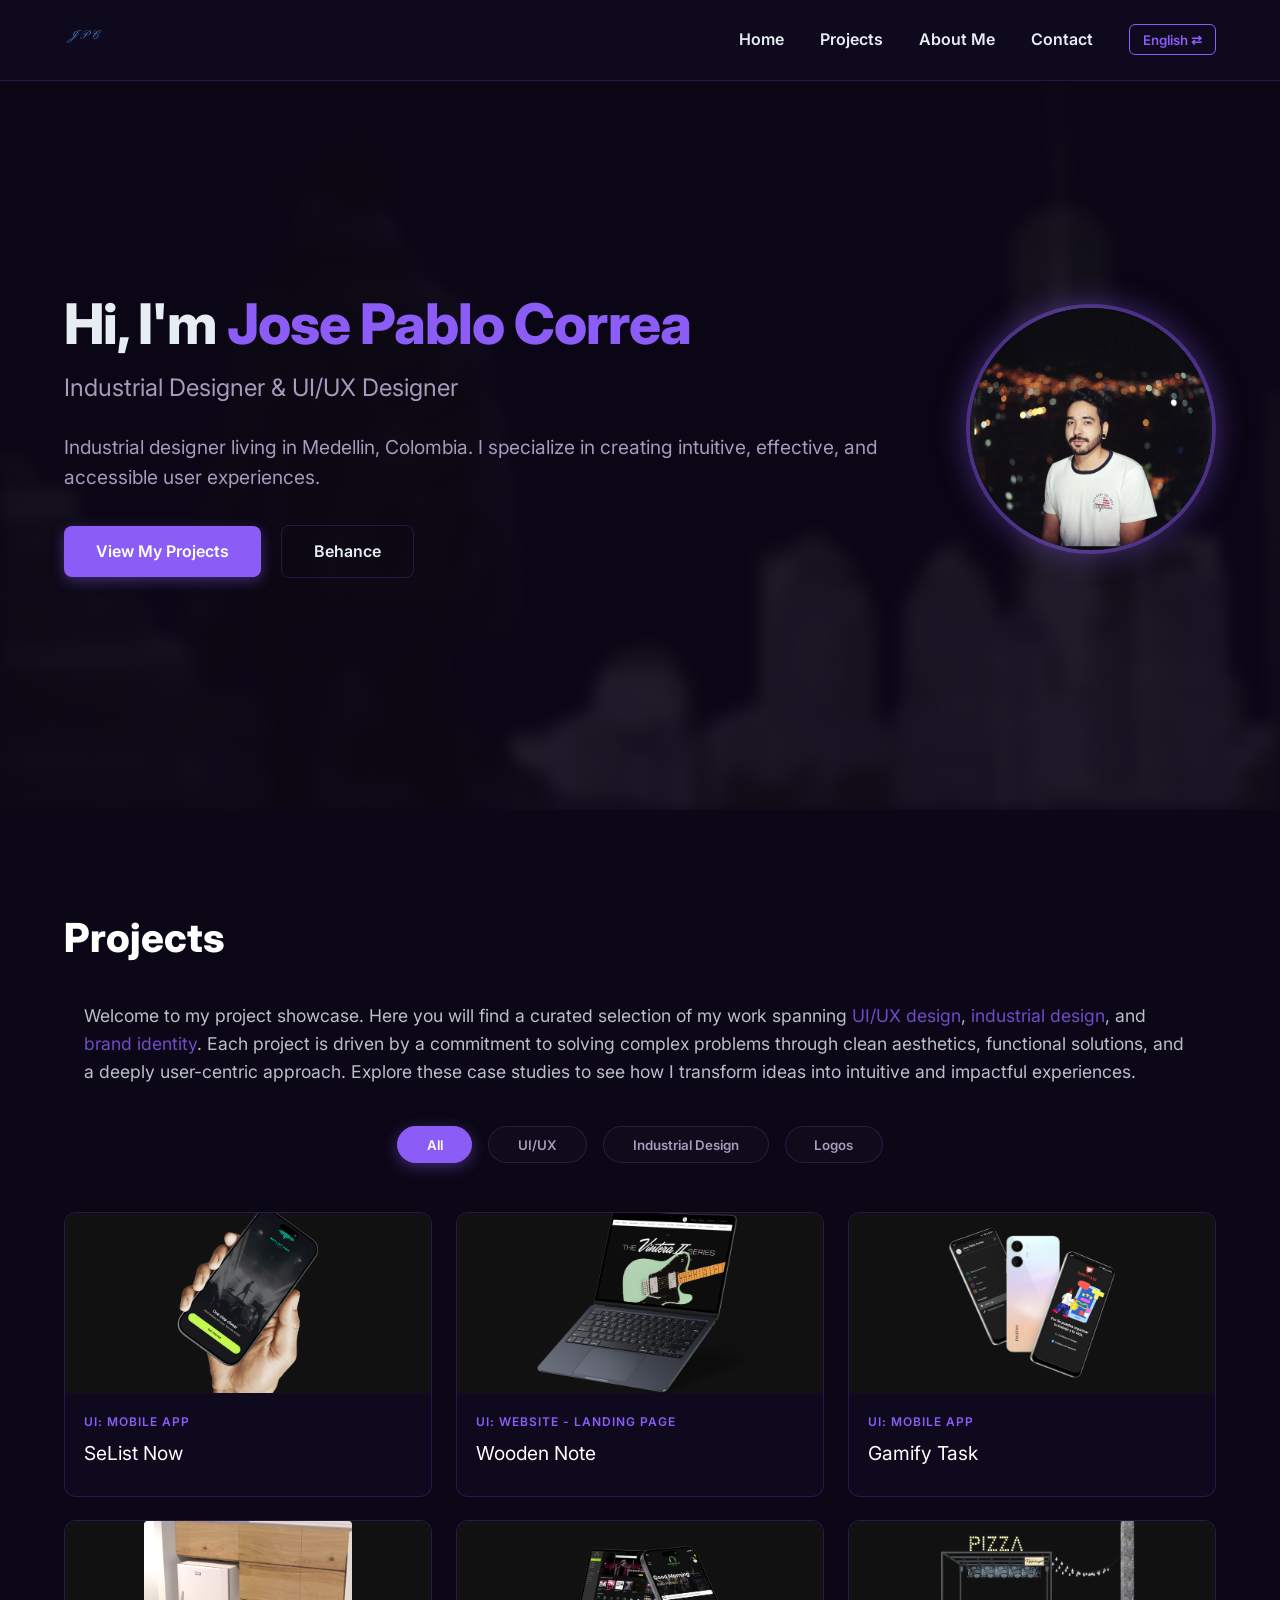
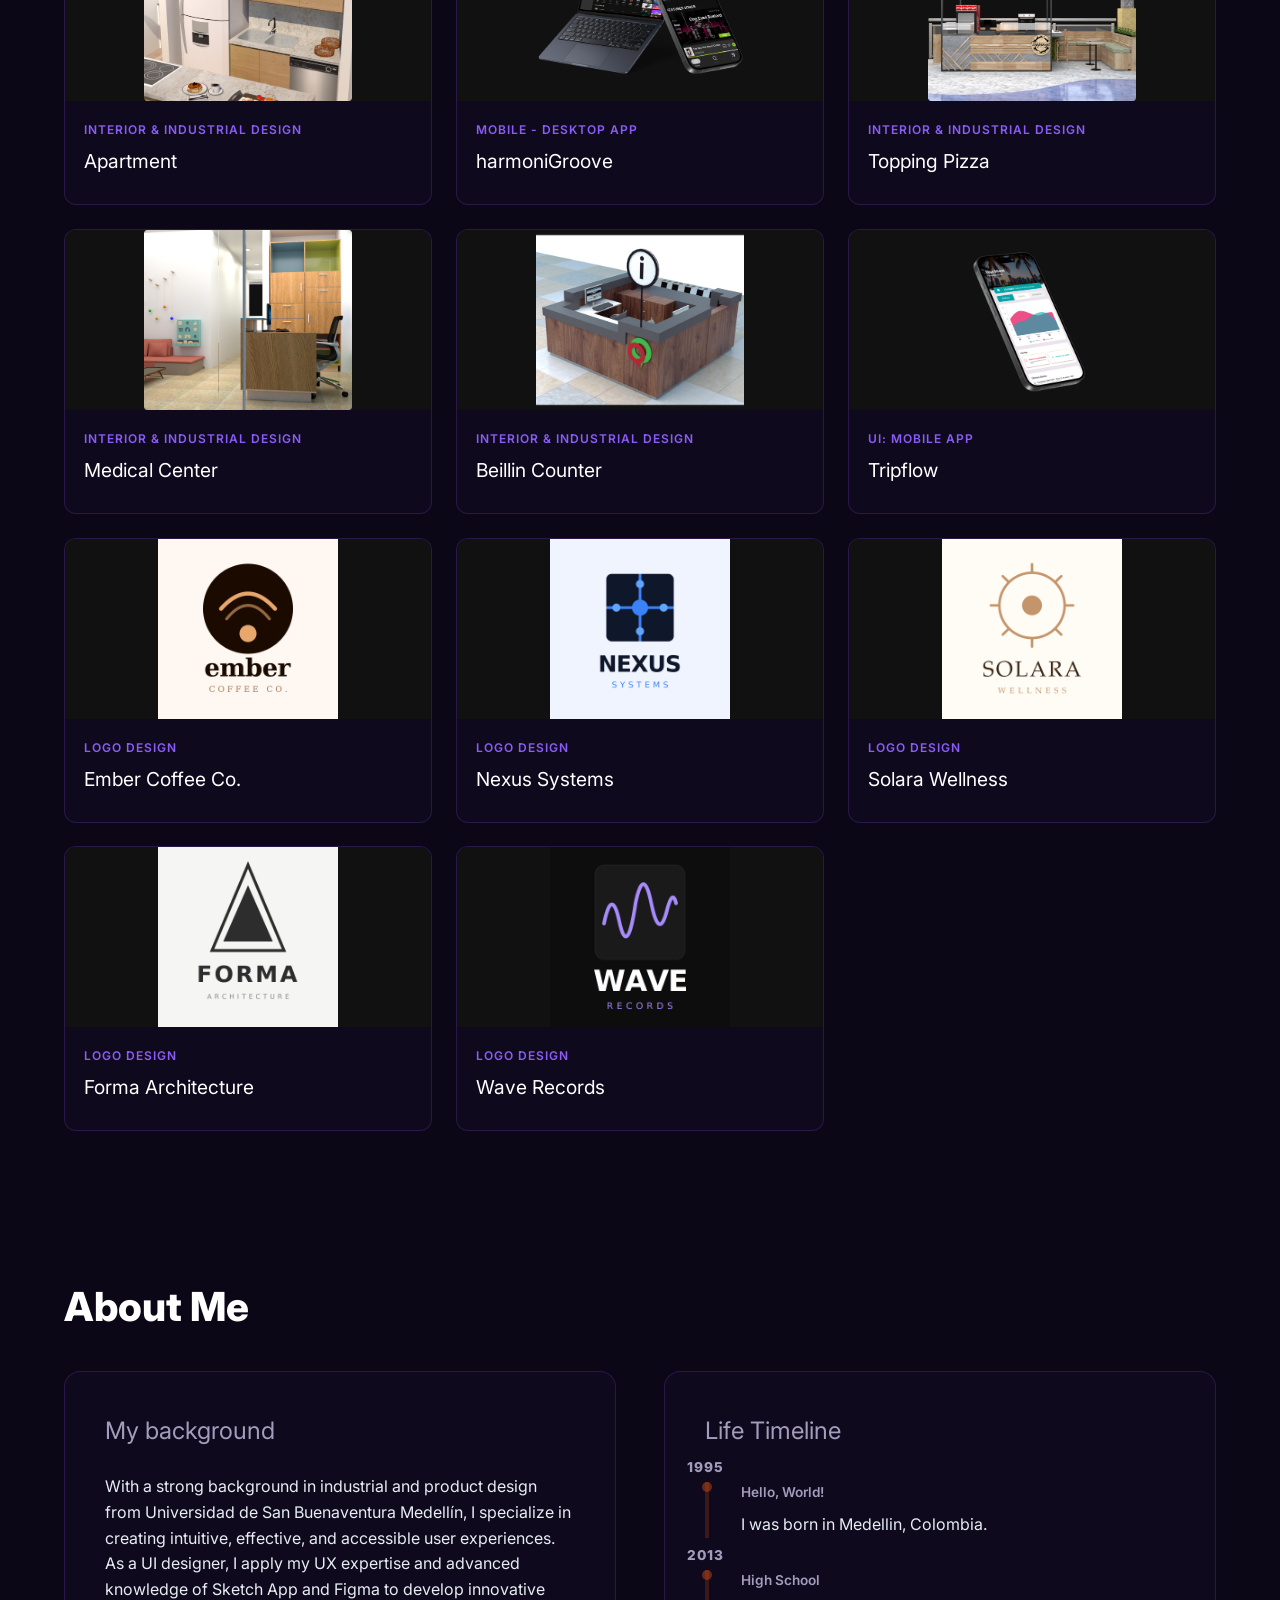
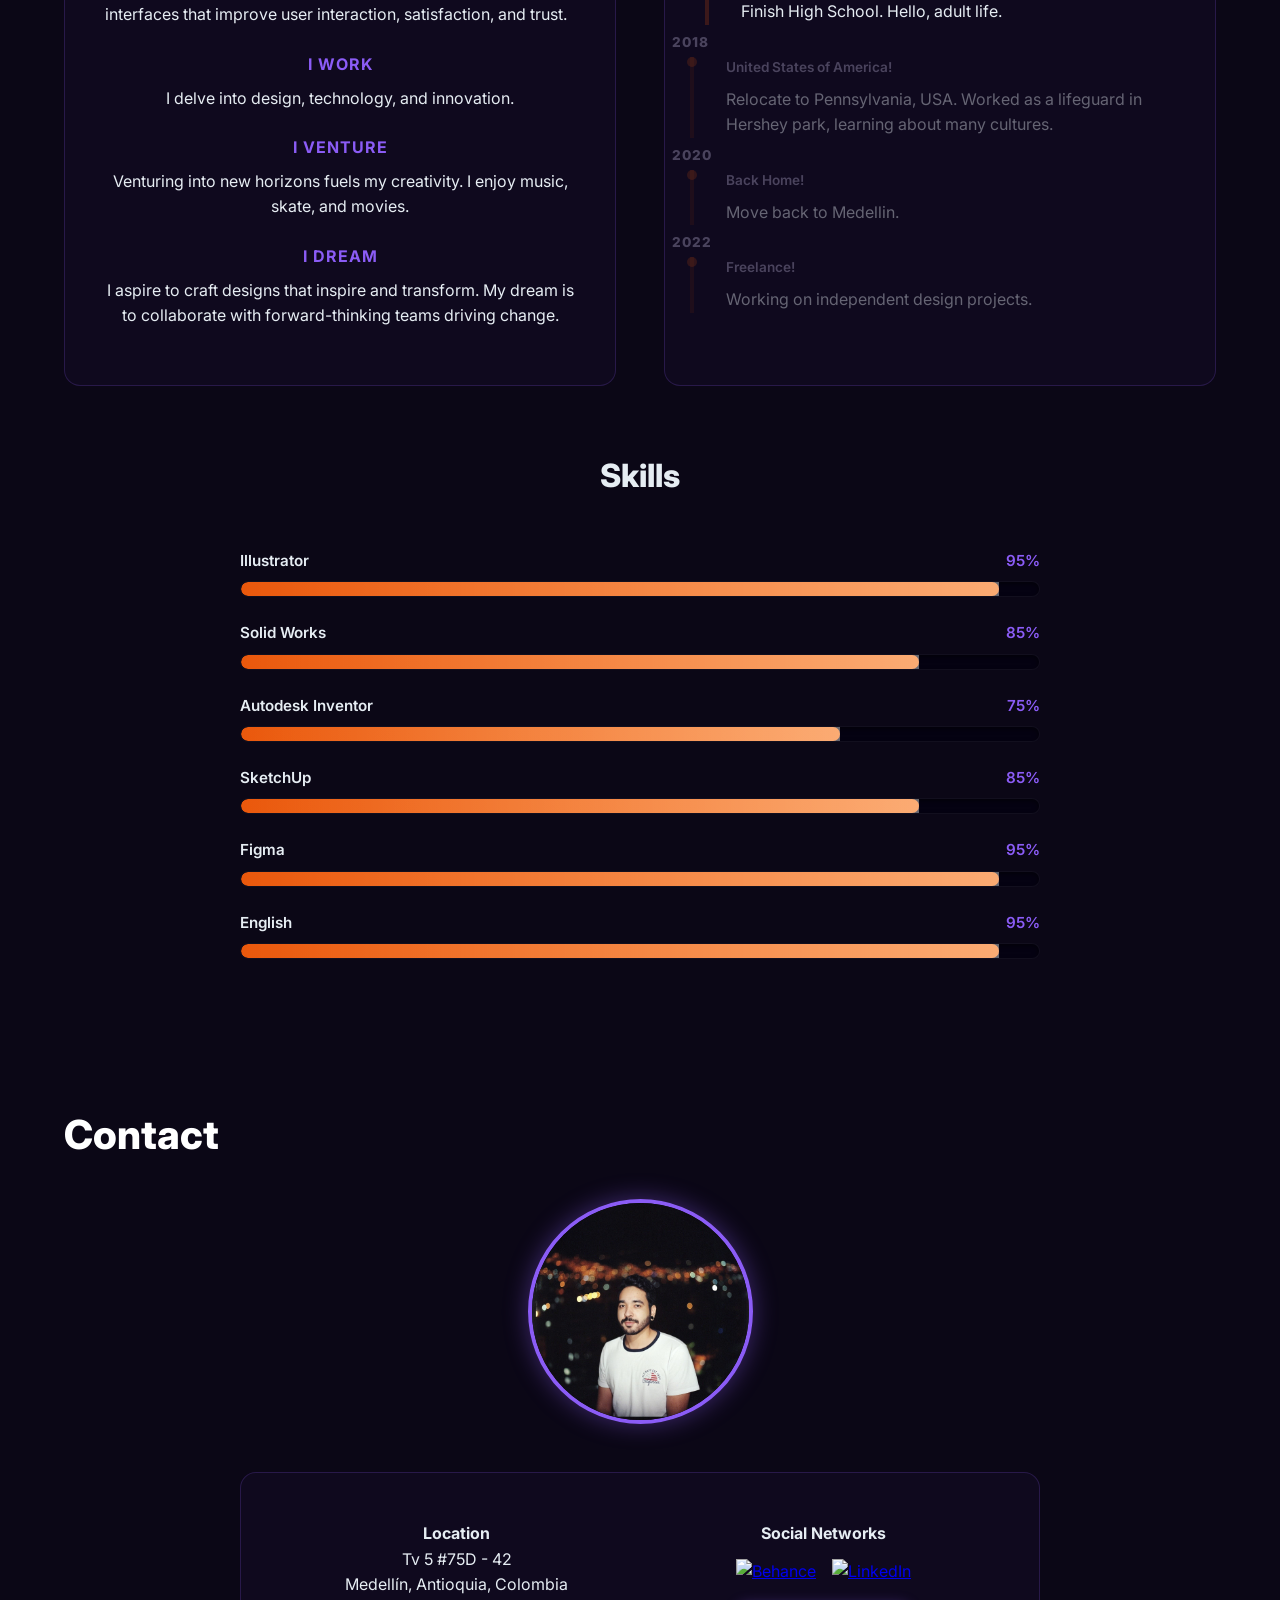
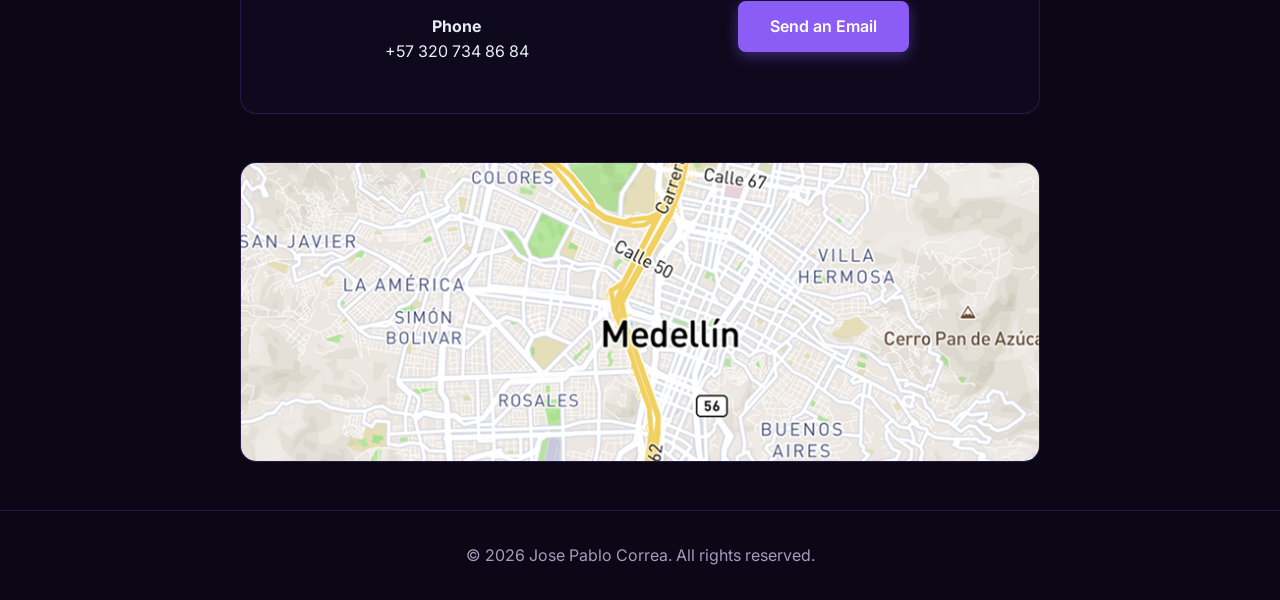
==== index.html @ a06a2ca9 "Install Vercel Speed Insights ## Vercel Speed Insights Implementation  Successfully implemented Verc" ====
<!DOCTYPE html>
<html lang="en">
<head>
    <meta charset="UTF-8">
    <meta name="viewport" content="width=device-width, initial-scale=1.0">
    <title>Jose Pablo Correa | Portfolio</title>
    <link rel="stylesheet" href="style.css">
    <link href="https://fonts.googleapis.com/css2?family=Inter:wght@300;400;600;800&display=swap" rel="stylesheet">
    
    <!-- Vercel Speed Insights -->
    <script type="module">
      import { injectSpeedInsights } from 'https://cdn.jsdelivr.net/npm/@vercel/speed-insights@1/dist/index.mjs';
      injectSpeedInsights();
    </script>
</head>
<body>
    <!-- Full-screen project modal -->
    <div id="modal-overlay" class="modal-overlay hidden">
        <div class="modal-content">
            <button id="close-modal" class="close-modal">&times;</button>
            <div class="modal-overview">
                <h2 id="modal-title" style="margin-bottom:0.5rem;">Title</h2>
                <span id="modal-tag" class="project-tag" style="margin-bottom:1rem;">Tag</span>
                <p id="modal-desc">Overview will go here...</p>
            </div>
            <!-- Large elongated Figma image -->
            <img id="modal-img" class="modal-figma-img" src="" alt="Project Presentation">
        </div>
    </div>

    <!-- Navigation -->
    <nav class="navbar">
        <div class="nav-brand">
            <!-- Clicking Logo returns to home top -->
            <a href="#home">
                <img src="assets/JPC_logo.png" alt="JPC" class="nav-logo" onerror="this.outerHTML='<span style=\'font-size:1.5rem;font-weight:800;color:var(--accent);\'>JPC</span>'">
            </a>
        </div>

        <!-- Hamburger Icon -->
        <button class="menu-toggle" id="menu-toggle" aria-label="Menu">
            <svg viewBox="0 0 24 24" width="28" height="28" fill="var(--text-primary)"><path d="M3 18h18v-2H3v2zm0-5h18v-2H3v2zm0-7v2h18V6H3z"/></svg>
        </button>

        <div class="nav-links" id="nav-links">
            <a href="#home" class="nav-item" data-i18n="nav_home">Home</a>
            <a href="#projects" class="nav-item" data-i18n="nav_projects">Projects</a>
            <a href="#about" class="nav-item" data-i18n="nav_about">About Me</a>
            <a href="#contact" class="nav-item" data-i18n="nav_contact">Contact</a>
            <button id="lang-toggle" class="lang-btn nav-item">EN / ES</button>
        </div>
    </nav>

    <!-- Header / Hero Section con Doble Imagen de Fondo superpuestas -->
    <header id="home" class="hero section">
        
        <div class="hero-hover-container">
            <div class="hero-hover-img img-left" style="background-image: url('assets/hover1.png');"></div>
            <div class="hero-hover-img img-right" style="background-image: url('assets/hover2.png');"></div>
        </div>
        
        <div class="hero-inner-wrapper">
            <div class="hero-content">
                <h1 data-i18n="hero_greeting">Hi, I'm <span class="highlight">Jose Pablo Correa</span></h1>
                <h3 data-i18n="hero_subtitle">Industrial Designer & UI/UX Designer</h3>
                <p data-i18n="hero_desc">Industrial designer living in Medellin, Colombia. I specialize in creating intuitive, effective, and accessible user experiences.</p>
                <div class="hero-actions">
                    <a href="#projects" class="btn btn-primary" data-i18n="btn_projects">View My Projects</a>
                    <a href="https://www.behance.net/josepablocorrea" target="_blank" class="btn btn-secondary">Behance</a>
                </div>
            </div>
            <!-- Reclutador Profile Picture on right side of Hero -->
            <div class="hero-aside-profile">
                <!-- Usamos perfil en JPG tal y como solicitaste -->
                <img src="assets/profile_pic.jpg" alt="Jose Pablo Correa" class="hero-profile-pic" onerror="this.src='https://via.placeholder.com/250/0b0716/8b5cf6?text=Profile+Pic'">
            </div>
        </div>
    </header>

    <main>
        <!-- Projects Section -->
        <section id="projects" class="section">
            <h2 class="section-title reveal-on-scroll" data-i18n="nav_projects">Projects</h2>
            <p class="section-subtitle reveal-on-scroll" data-i18n="projects_intro" style="text-align: left; max-width: 100%; margin: 0 0 40px 0; color: var(--text-color); opacity: 0.8; font-size: 1.1rem; line-height: 1.6; padding: 0 20px;"></p>
            
            <div class="project-filters reveal-on-scroll">
                <button class="filter-btn active" data-filter="all" data-i18n="filter_all">All</button>
                <button class="filter-btn" data-filter="ui">UI/UX</button>
                <button class="filter-btn" data-filter="industrial" data-i18n="filter_ind">Industrial Design</button>
                <button class="filter-btn" data-filter="logo">Logos</button>
            </div>

            <div class="projects-grid" id="projects-grid">
                <!-- Injected via JS -->
            </div>
        </section>

        <!-- About Me Section -->
        <section id="about" class="section">
            <h2 class="section-title reveal-on-scroll" data-i18n="nav_about">About Me</h2>
            <div class="about-grid">
                <div class="about-content reveal-on-scroll">
                    <h3 data-i18n="about_title">My background</h3>
                    <p data-i18n="about_text">With a strong background in industrial and product design from Universidad de San Buenaventura Medellín, I specialize in creating intuitive, effective, and accessible user experiences. As a UI designer, I apply my UX expertise and advanced knowledge of Sketch App and Figma to develop innovative interfaces that improve user interaction, satisfaction, and trust.</p>
                    
                    <div class="my-passions text-center">
                        <h4 data-i18n="work_title">I WORK</h4>
                        <p data-i18n="work_desc">I delve into design, technology, and innovation.</p>
                        
                        <h4 data-i18n="venture_title">I VENTURE</h4>
                        <p data-i18n="venture_desc">Venturing into new horizons fuels my creativity. I enjoy music, skate, and movies.</p>

                        <h4 data-i18n="dream_title">I DREAM</h4>
                        <p data-i18n="dream_desc">I aspire to craft designs that inspire and transform. My dream is to collaborate with forward-thinking teams driving change.</p>
                    </div>
                </div>

                <div class="about-content reveal-on-scroll">
                    <h3 data-i18n="timeline_title">Life Timeline</h3>
                    <div class="about-timeline">
                        <div class="timeline-item">
                            <div class="timeline-year">1995</div>
                            <span class="timeline-date">Hello, World!</span>
                            <p data-i18n="t1">I was born in Medellin, Colombia.</p>
                        </div>
                        <div class="timeline-item">
                            <div class="timeline-year">2013</div>
                            <span class="timeline-date">High School</span>
                            <p data-i18n="t2">Finish High School. Hello, adult life.</p>
                        </div>
                        <div class="timeline-item">
                            <div class="timeline-year">2018</div>
                            <span class="timeline-date">United States of America!</span>
                            <p data-i18n="t3">Relocate to Pennsylvania, USA. Worked as a lifeguard in Hershey park, learning about many cultures.</p>
                        </div>
                        <div class="timeline-item">
                            <div class="timeline-year">2020</div>
                            <span class="timeline-date">Back Home!</span>
                            <p data-i18n="t4">Move back to Medellin.</p>
                        </div>
                        <div class="timeline-item">
                            <div class="timeline-year">2022</div>
                            <span class="timeline-date">Freelance!</span>
                            <p data-i18n="t5">Working on independent design projects.</p>
                        </div>
                    </div>
                </div>
            </div>

            <!-- Skills Progress Animated Horizontal Bars -->
            <div style="margin-top: 4rem;">
                <h3 class="text-center reveal-on-scroll" style="color:var(--text-primary); font-weight:800; font-size:2rem;" data-i18n="skills_title">Skills</h3>
                <div class="skills-container reveal-on-scroll">
                    
                    <div class="skill-bar">
                        <div class="skill-info"><span>Illustrator</span> <span class="skill-percent">95%</span></div>
                        <div class="progress-track"><div class="progress-fill" data-width="95%"></div></div>
                    </div>

                    <div class="skill-bar">
                        <div class="skill-info"><span>Solid Works</span> <span class="skill-percent">85%</span></div>
                        <div class="progress-track"><div class="progress-fill" data-width="85%"></div></div>
                    </div>

                    <div class="skill-bar">
                        <div class="skill-info"><span>Autodesk Inventor</span> <span class="skill-percent">75%</span></div>
                        <div class="progress-track"><div class="progress-fill" data-width="75%"></div></div>
                    </div>

                    <div class="skill-bar">
                        <div class="skill-info"><span>SketchUp</span> <span class="skill-percent">85%</span></div>
                        <div class="progress-track"><div class="progress-fill" data-width="85%"></div></div>
                    </div>

                    <div class="skill-bar">
                        <div class="skill-info"><span>Figma</span> <span class="skill-percent">95%</span></div>
                        <div class="progress-track"><div class="progress-fill" data-width="95%"></div></div>
                    </div>

                    <div class="skill-bar">
                        <div class="skill-info"><span>English</span> <span class="skill-percent">95%</span></div>
                        <div class="progress-track"><div class="progress-fill" data-width="95%"></div></div>
                    </div>

                </div>
            </div>
        </section>

        <!-- Contact Section -->
        <section id="contact" class="section">
            <h2 class="section-title reveal-on-scroll" data-i18n="nav_contact">Contact</h2>
            <div class="contact-wrapper">
                
                <!-- Circular Profile Image (50% bigger) -->
                <div class="profile-img-container reveal-on-scroll">
                    <img src="assets/profile_pic.jpg" alt="Jose Pablo" class="profile-img" onerror="this.src='https://via.placeholder.com/225/0b0716/8b5cf6?text=Profile'">
                </div>

                <div class="contact-details reveal-on-scroll">
                    <div class="contact-item">
                        <h4 data-i18n="city_title">Location</h4>
                        <p>Tv 5 #75D - 42<br>Medellín, Antioquia, Colombia</p>
                        <h4 style="margin-top: 1rem;" data-i18n="phone_title">Phone</h4>
                        <p>+57 320 734 86 84</p>
                    </div>
                    <div class="contact-item">
                        <h4 data-i18n="social_title">Social Networks</h4>
                        <div style="display: flex; gap: 1rem; justify-content: center; margin-top: 0.8rem; margin-bottom: 1rem;">
                            <!-- Behance Original Color Icon -->
                            <a href="https://www.behance.net/josepablocorrea" target="_blank" style="transition: transform 0.3s;" onmouseover="this.style.transform='scale(1.1)'" onmouseout="this.style.transform='scale(1)'" title="Behance Profile">
                                <img src="https://cdn.jsdelivr.net/gh/devicons/devicon@latest/icons/behance/behance-original.svg" width="40" height="40" alt="Behance">
                            </a>
                            <!-- LinkedIn Original Color Icon -->
                            <a href="https://www.linkedin.com/in/jose-pablo-correa/" target="_blank" style="transition: transform 0.3s;" onmouseover="this.style.transform='scale(1.1)'" onmouseout="this.style.transform='scale(1)'" title="LinkedIn Profile">
                                <img src="https://cdn.jsdelivr.net/gh/devicons/devicon@latest/icons/linkedin/linkedin-original.svg" width="40" height="40" alt="LinkedIn">
                            </a>
                        </div>
                        <a href="mailto:contact@example.com" class="btn btn-primary" data-i18n="btn_email">Send an Email</a>
                    </div>
                </div>

                <!-- Map separate below -->
                <div class="map-container reveal-on-scroll">
                    <img src="assets/map.png" alt="Location Map" onerror="this.outerHTML='<span style=\'color:var(--text-secondary)\'>Map Image (Place in assets/map.png)</span>'">
                </div>
            </div>
        </section>
    </main>

    <footer>
        <p>&copy; 2026 Jose Pablo Correa. All rights reserved.</p>
    </footer>

    <script src="app.js"></script>
</body>
</html>
---- style.css ----
:root {
    --bg-color: #0b0716;
    --text-primary: #e6edf3;
    --text-secondary: #a39cbc;
    --accent: #8b5cf6; 
    --accent-hover: #7c3aed;
    --glass-bg: rgba(18, 11, 34, 0.75);
    --glass-border: rgba(139, 92, 246, 0.2);
    --font-main: 'Inter', sans-serif;
    --transition: all 0.3s cubic-bezier(0.25, 0.8, 0.25, 1);
}

* {
    box-sizing: border-box;
    margin: 0;
    padding: 0;
}

html {
    scroll-behavior: smooth;
    font-family: var(--font-main);
    background-color: var(--bg-color);
    color: var(--text-primary);
}

body {
    line-height: 1.6;
    overflow-x: hidden;
}

h1 { font-size: 3.5rem; font-weight: 800; letter-spacing: -1px; }
h2 { font-size: 2.5rem; font-weight: 800; margin-bottom: 2rem; color: #fff; }
h3 { font-size: 1.5rem; font-weight: 400; color: var(--text-secondary); margin-bottom: 1.5rem; }
.highlight { color: var(--accent); }

/* Navigation */
.navbar {
    position: fixed;
    top: 0;
    width: 100%;
    display: flex;
    justify-content: space-between;
    align-items: center;
    padding: 1rem 5%;
    background: var(--glass-bg);
    backdrop-filter: blur(12px);
    -webkit-backdrop-filter: blur(12px);
    border-bottom: 1px solid var(--glass-border);
    z-index: 1000;
}
.nav-brand { display: flex; align-items: center; }

.menu-toggle {
    display: none;
    background: transparent;
    border: none;
    cursor: pointer;
    vertical-align: middle;
}
.nav-logo { height: 40px; width: auto; object-fit: contain; cursor: pointer; }
.nav-links a {
    color: var(--text-primary);
    text-decoration: none;
    margin-left: 2rem;
    font-weight: 600;
    transition: var(--transition);
}
.nav-links a:hover { color: var(--accent); }
.lang-btn {
    background: transparent;
    border: 1px solid var(--accent);
    color: var(--accent);
    margin-left: 2rem;
    padding: 0.4rem 0.8rem;
    border-radius: 6px;
    cursor: pointer;
    font-weight: 600;
    font-family: var(--font-main);
    transition: var(--transition);
}
.lang-btn:hover { background: var(--accent); color: #fff; }

.section {
    padding: 6rem 5% 3rem;
    min-height: auto;
    display: flex;
    flex-direction: column;
    justify-content: center;
}

/* Dual Hover Hero Images Overlay Mechanics */
.hero-hover-container {
    position: absolute;
    top: 0; left: 0; 
    width: 100%; height: 100%;
    z-index: 0;
}

.hero-hover-img {
    position: absolute;
    top: 0; height: 100%;
    background-size: cover;
    background-position: center;
    transition: filter 0.8s ease-in-out, z-index 0.3s;
    filter: blur(8px) brightness(0.7);
}

/* Image 1 overlaps Image 2 by sitting on top with 60% width */
.hero-hover-img.img-left {
    left: 0; width: 60%;
    z-index: 2;
    clip-path: polygon(0 0, 100% 0, 85% 100%, 0 100%);
}

.hero-hover-img.img-right {
    right: 0; width: 60%;
    z-index: 1;
}

/* High opacity overlay to darken both */
.hero-hover-container::after {
    content: '';
    position: absolute;
    top: 0; left: 0; width: 100%; height: 100%;
    background: var(--bg-color);
    opacity: 0.85; /* Increased opacity as requested */
    z-index: 3;
    pointer-events: none; /* Allows hover events to reach images */
}

/* Smooth blur turn-off with distinct brightness values */
.hero-hover-img.img-left:hover {
    filter: blur(0px) brightness(1.1);
}

.hero-hover-img.img-right:hover {
    filter: blur(2px) brightness(0.15); /* Much darker and slightly blurred for hover2 */
    z-index: 4; /* Bring to front if right image hovered */
}

/* Hero Content */
.hero {
    position: relative;
    display: flex;
    align-items: center;
    min-height: 90vh;
    overflow: hidden;
}

/* Hero grid layout to accommodate text on left, and optional profile pic on right */
.hero-inner-wrapper {
    width: 100%;
    max-width: 1200px;
    margin: 0 auto;
    display: grid;
    grid-template-columns: 3fr 1fr;
    gap: 3rem;
    align-items: center;
    z-index: 4;
    pointer-events: none; /* Let hover pass through background */
}
.hero-content {
    pointer-events: auto;
}
.hero-aside-profile {
    display: flex;
    justify-content: flex-end;
    pointer-events: auto;
}
.hero-profile-pic {
    width: 250px;
    height: 250px;
    border-radius: 50%;
    object-fit: cover;
    border: 4px solid rgba(139, 92, 246, 0.5);
    box-shadow: 0 0 30px rgba(139, 92, 246, 0.4);
    animation: floating 6s ease-in-out infinite;
}

@keyframes floating {
    0% { transform: translateY(0); }
    50% { transform: translateY(-15px); }
    100% { transform: translateY(0); }
}

.hero-content p {
    font-size: 1.2rem;
    color: var(--text-secondary);
    margin-bottom: 2rem;
}

/* Buttons */
.btn {
    display: inline-block;
    padding: 0.8rem 2rem;
    border-radius: 8px;
    text-decoration: none;
    font-weight: 600;
    transition: var(--transition);
    cursor: pointer;
    border: none;
    font-family: inherit;
    font-size: 1rem;
}
.btn-primary { background: var(--accent); color: #fff; box-shadow: 0 4px 14px 0 rgba(139, 92, 246, 0.39); pointer-events: auto;}
.btn-primary:hover { background: var(--accent-hover); transform: translateY(-2px); box-shadow: 0 6px 20px rgba(139, 92, 246, 0.5); }
.btn-secondary { background: transparent; color: var(--text-primary); border: 1px solid var(--glass-border); margin-left: 1rem; pointer-events: auto;}
.btn-secondary:hover { background: rgba(255,255,255,0.05); border-color: var(--accent); }

/* Project Tabs Filters */
.project-filters {
    display: flex;
    justify-content: center;
    gap: 1rem;
    margin-bottom: 2rem;
    flex-wrap: wrap;
}
.filter-btn {
    background: rgba(255,255,255,0.02);
    border: 1px solid var(--glass-border);
    color: var(--text-secondary);
    padding: 0.6rem 1.8rem;
    border-radius: 30px;
    cursor: pointer;
    font-family: var(--font-main);
    font-weight: 600;
    transition: var(--transition);
}
.filter-btn:hover, .filter-btn.active {
    background: var(--accent);
    color: #fff;
    border-color: var(--accent);
    box-shadow: 0 4px 15px rgba(139, 92, 246, 0.4);
}

/* Projects Grid */
.projects-grid {
    display: grid;
    grid-template-columns: repeat(auto-fill, minmax(280px, 1fr));
    gap: 1.5rem;
    margin-top: 1rem;
}
.project-card {
    background: var(--glass-bg);
    border: 1px solid var(--glass-border);
    border-radius: 12px;
    overflow: hidden;
    cursor: pointer;
    transition: var(--transition);
    position: relative;
    display: flex;
    flex-direction: column;
}
.project-card:hover {
    transform: translateY(-8px);
    border-color: var(--accent);
    box-shadow: 0 10px 30px -10px rgba(139, 92, 246, 0.4);
}
.project-img-wrapper {
    width: 100%;
    height: 180px;
    overflow: hidden;
    position: relative;
    background: #111;
}
.project-img-wrapper img {
    width: 100%;
    height: 100%;
    object-fit: contain; /* Perfect for both UI and square logos */
    transition: transform 0.5s ease;
}
.project-card:hover .project-img-wrapper img {
    transform: scale(1.05);
}
.project-info {
    padding: 1.2rem;
    flex-grow: 1;
}
.project-tag { font-size: 0.75rem; color: var(--accent); text-transform: uppercase; letter-spacing: 1px; font-weight: 600; margin-bottom: 0.4rem; display: block; }
.project-title { font-size: 1.2rem; margin-bottom: 0.5rem; color: #fff; }

/* Modal */
.modal-overlay {
    position: fixed;
    top: 0; left: 0; width: 100%; height: 100%;
    background: rgba(0, 0, 0, 0.85);
    backdrop-filter: blur(8px);
    display: flex;
    justify-content: center;
    align-items: center;
    z-index: 2000;
    opacity: 1;
    transition: opacity 0.3s ease;
    padding: 2rem 0; 
}
.modal-overlay.hidden { opacity: 0; pointer-events: none; }
.modal-content {
    background: #0f0a1c;
    border: 1px solid var(--glass-border);
    border-radius: 16px;
    max-width: 900px;
    width: 95%;
    height: 95vh;
    overflow-y: auto;
    position: relative;
    box-shadow: 0 25px 50px -12px rgba(0, 0, 0, 0.8);
    display: flex;
    flex-direction: column;
}
.modal-overlay.hidden .modal-content { transform: translateY(20px); }
.close-modal {
    position: absolute;
    top: 1rem; right: 1.5rem;
    background: rgba(0,0,0,0.5);
    border: none;
    color: #fff;
    font-size: 2rem;
    cursor: pointer;
    line-height: 1;
    transition: color 0.2s;
    z-index: 10;
    border-radius: 50%;
    width: 40px; height: 40px;
    display: flex; align-items: center; justify-content: center;
}
.close-modal:hover { color: var(--accent); background: rgba(0,0,0,0.8); }
.modal-overview {
    padding: 2.5rem;
    padding-right: 5rem; /* space for close btn */
    color: var(--text-primary);
    font-size: 1.1rem;
    line-height: 1.8;
}
.modal-overview p { color: var(--text-secondary); }
.modal-figma-img { width: 100%; height: auto; display: block; }

/* About Section */
.about-grid { display: grid; grid-template-columns: 1fr 1fr; gap: 3rem; }
.about-content {
    background: var(--glass-bg);
    border: 1px solid var(--glass-border);
    padding: 2.5rem;
    border-radius: 16px;
}
.about-timeline { margin-top: 2rem; }

/* Timeline Scroll Effect */
.timeline-item {
    position: relative;
    margin-bottom: 2rem;
    padding-left: 2rem;
    border-left: 4px solid rgba(234, 88, 12, 0.2); 
    transition: all 0.5s ease;
    opacity: 0.4;
    transform: translateX(-15px);
}

/* Graphic solid circle node at the start of the bar */
.timeline-item::before {
    content: '';
    position: absolute;
    left: -7px; /* Centered perfectly over the 4px border (border center is -2, circle radius is 5) */
    top: 0px; /* Sits exactly at the top edge of the line */
    width: 10px;
    height: 10px;
    border-radius: 50%;
    background: rgba(234, 88, 12, 0.4); /* Filled solid all the time, soft when inactive */
    border: none;
    transition: all 0.5s ease;
}

.timeline-item.active {
    opacity: 1;
    border-left-color: #ea580c;
    transform: translateX(0);
}

.timeline-item.active::before {
    background: #f97316; /* Bright solid fill when active */
    box-shadow: 0 0 10px #ea580c;
    transform: scale(1.3);
}

.timeline-date {
    display: block;
    font-size: 0.85rem;
    color: var(--text-secondary);
    font-weight: 600;
    margin-bottom: 0.5rem;
    transition: color 0.5s ease, font-size 0.5s ease;
}
.timeline-item.active .timeline-date {
    color: #ea580c; 
    font-size: 1.2rem;
}

.timeline-year {
    position: absolute;
    top: -25px;
    left: -22px; /* Center perfectly over the node */
    font-size: 0.85rem;
    font-weight: 800;
    letter-spacing: 1px;
    color: var(--text-secondary);
    transition: all 0.5s ease;
}
.timeline-item.active .timeline-year {
    color: #ea580c;
    transform: scale(1.15);
}

/* Skills Horizontal Animating Bars */
.skills-container {
    display: flex;
    flex-direction: column;
    gap: 1.5rem;
    margin-top: 3rem;
    max-width: 800px;
    margin-left: auto;
    margin-right: auto;
}
.skill-bar {
    width: 100%;
}
.skill-info {
    display: flex;
    justify-content: space-between;
    margin-bottom: 0.5rem;
    font-size: 0.95rem;
    font-weight: 600;
    color: var(--text-primary);
}
.skill-percent {
    color: var(--accent);
}
.progress-track {
    width: 100%;
    height: 16px;
    background: #050212;
    border-radius: 8px;
    overflow: hidden;
    box-shadow: inset 0 2px 5px rgba(0,0,0,0.5);
    border: 1px solid rgba(255,255,255,0.05);
}
.progress-fill {
    height: 100%;
    width: 0; /* Starts at 0, observer animates it */
    background: linear-gradient(90deg, #ea580c 0%, #f97316 100%);
    border-radius: 8px;
    transition: width 1.5s cubic-bezier(0.25, 1, 0.5, 1); /* Smooth snap */
    position: relative;
}

/* Adds a continuous flowing shine inside the filled bar */
.progress-fill::after {
    content: '';
    position: absolute;
    top: 0; left: 0; bottom: 0; right: 0;
    background: linear-gradient(90deg, transparent, rgba(255,255,255,0.4), transparent);
    background-size: 200% 100%;
    animation: shine 2s infinite linear;
}

@keyframes shine {
    0% { background-position: 200% center; }
    100% { background-position: -200% center; }
}

/* Titles Centered */
.text-center { text-align: center; }
.my-passions h4 {
    margin-top: 1.5rem;
    margin-bottom: 0.5rem;
    color: var(--accent);
    letter-spacing: 1px;
}

/* Contact Info Layout */
.contact-wrapper {
    display: flex;
    flex-direction: column;
    align-items: center;
    gap: 3rem;
}
.profile-img-container {
    width: 225px; /* 50% larger than previous 150px! */
    height: 225px;
    border-radius: 50%;
    overflow: hidden;
    border: 4px solid var(--accent);
    box-shadow: 0 0 25px rgba(139, 92, 246, 0.4);
    transition: transform 0.3s ease;
}
.profile-img-container:hover {
    transform: scale(1.05);
    box-shadow: 0 0 40px rgba(139, 92, 246, 0.6);
}
.profile-img {
    width: 100%;
    height: 100%;
    object-fit: cover;
}
.contact-details {
    display: grid;
    grid-template-columns: 1fr 1fr;
    gap: 2rem;
    text-align: center;
    background: var(--glass-bg);
    padding: 3rem;
    width: 100%;
    max-width: 800px;
    border-radius: 16px;
    border: 1px solid var(--glass-border);
}
.map-container {
    width: 100%;
    max-width: 800px;
    height: 300px;
    background: var(--glass-bg);
    border: 1px solid var(--glass-border);
    border-radius: 16px;
    overflow: hidden;
    display: flex;
    align-items: center;
    justify-content: center;
}
.map-container img { width: 100%; height: 100%; object-fit: cover; }

footer { text-align: center; padding: 2rem; border-top: 1px solid var(--glass-border); color: var(--text-secondary); }

@media (max-width: 900px) {
    .about-grid { grid-template-columns: 1fr; }
    .contact-details { grid-template-columns: 1fr; }
    .hero-inner-wrapper { 
        grid-template-columns: 1fr; 
        text-align: center;
    }
    .hero-aside-profile {
        justify-content: center;
        order: -1; /* Puts image above text on mobile */
    }
}
@media (max-width: 768px) {
    h1 { font-size: 2.5rem; }
    h2 { font-size: 2rem; }
    .menu-toggle { display: block; }
    .nav-links { 
        display: none; 
        flex-direction: column;
        position: absolute;
        top: 100%;
        left: 0;
        width: 100%;
        background: rgba(11, 7, 22, 0.95);
        backdrop-filter: blur(10px);
        padding: 2rem 0;
        gap: 1.5rem;
        border-bottom: 1px solid var(--glass-border);
    }
    .nav-links.nav-open { display: flex; }
    .hero-actions { display: flex; flex-direction: column; gap: 1rem; }
    .btn-secondary { margin-left: 0; }
    .hero-hover-img.img-left { width: 100%; clip-path: none; height: 50%; }
    .hero-hover-img.img-right { width: 100%; top: 50%; height: 50%; }
}

/* Scroll Reveal Animations */
.reveal-on-scroll {
    opacity: 0;
    transform: translateY(60px) scale(0.95);
    transition: opacity 0.8s cubic-bezier(0.175, 0.885, 0.32, 1.275), transform 0.8s cubic-bezier(0.175, 0.885, 0.32, 1.275);
    will-change: opacity, transform;
}
.reveal-on-scroll.is-visible {
    opacity: 1;
    transform: translateY(0) scale(1);
}
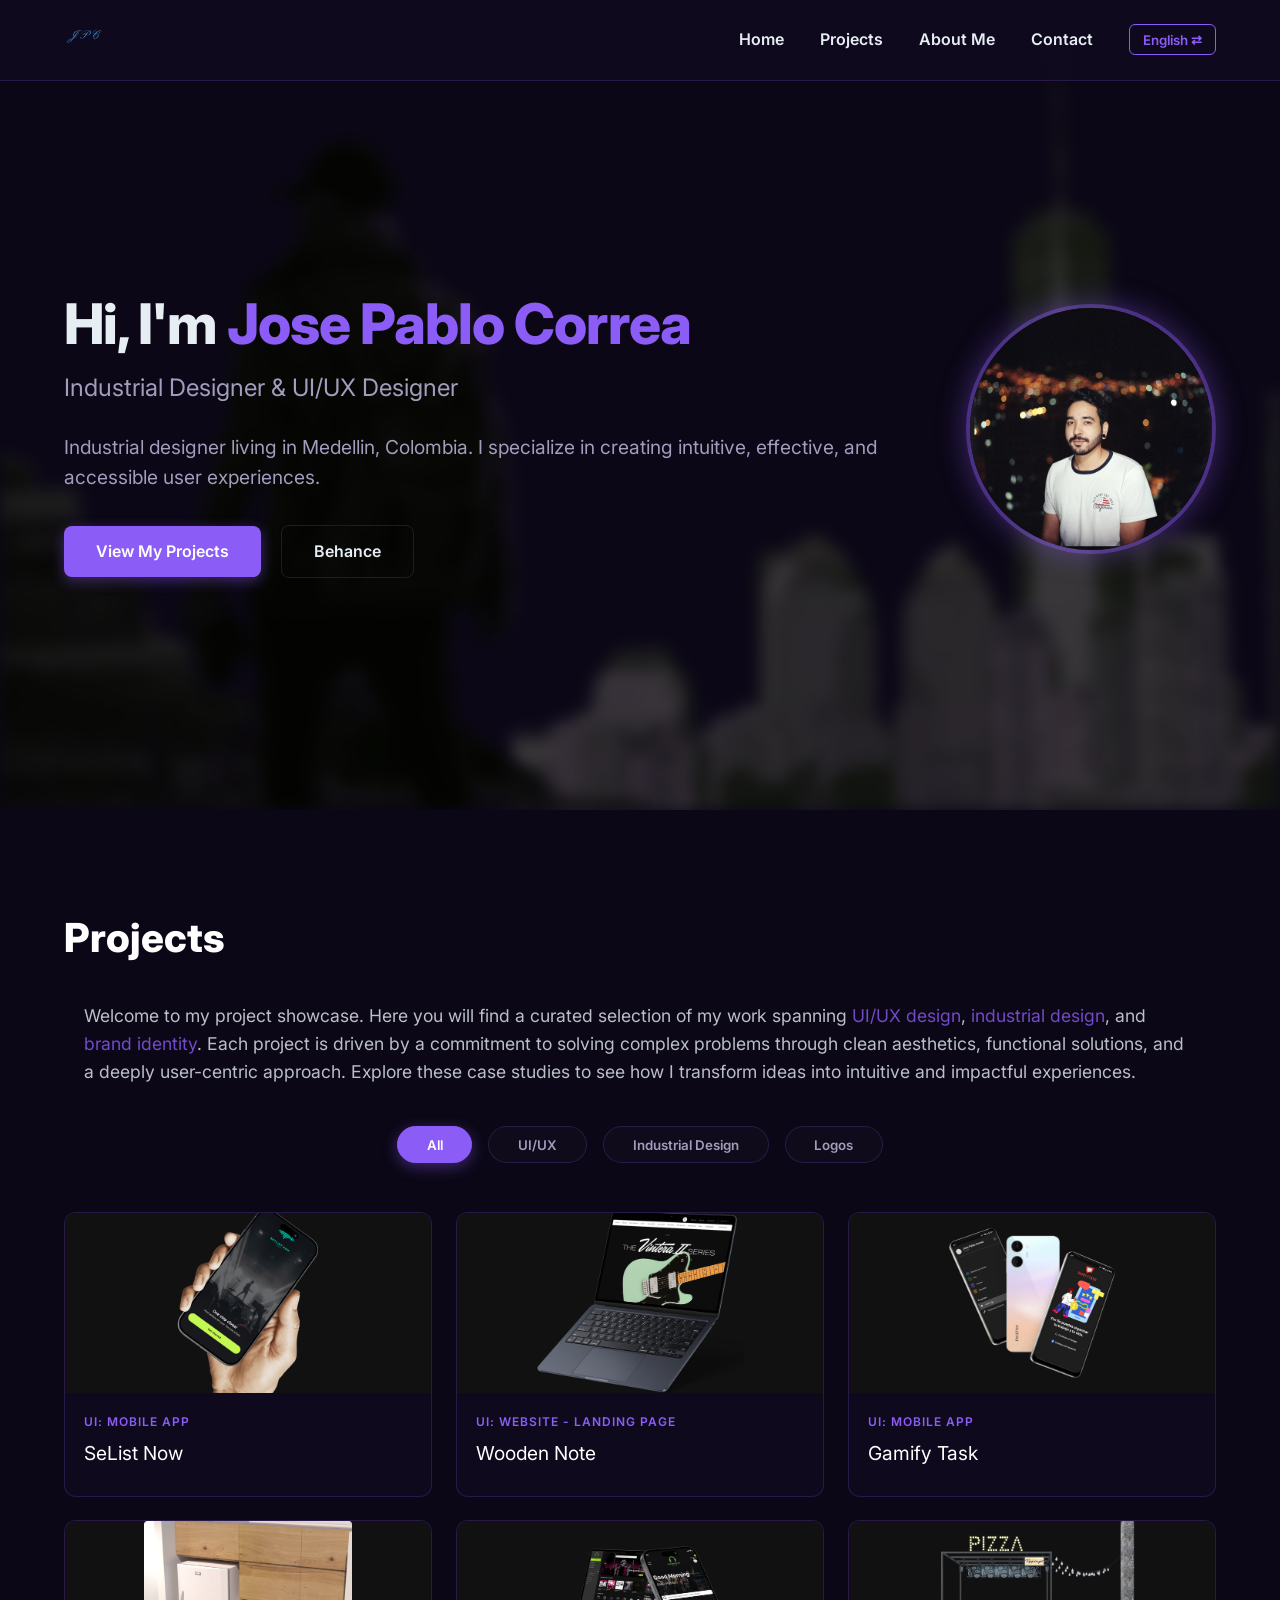
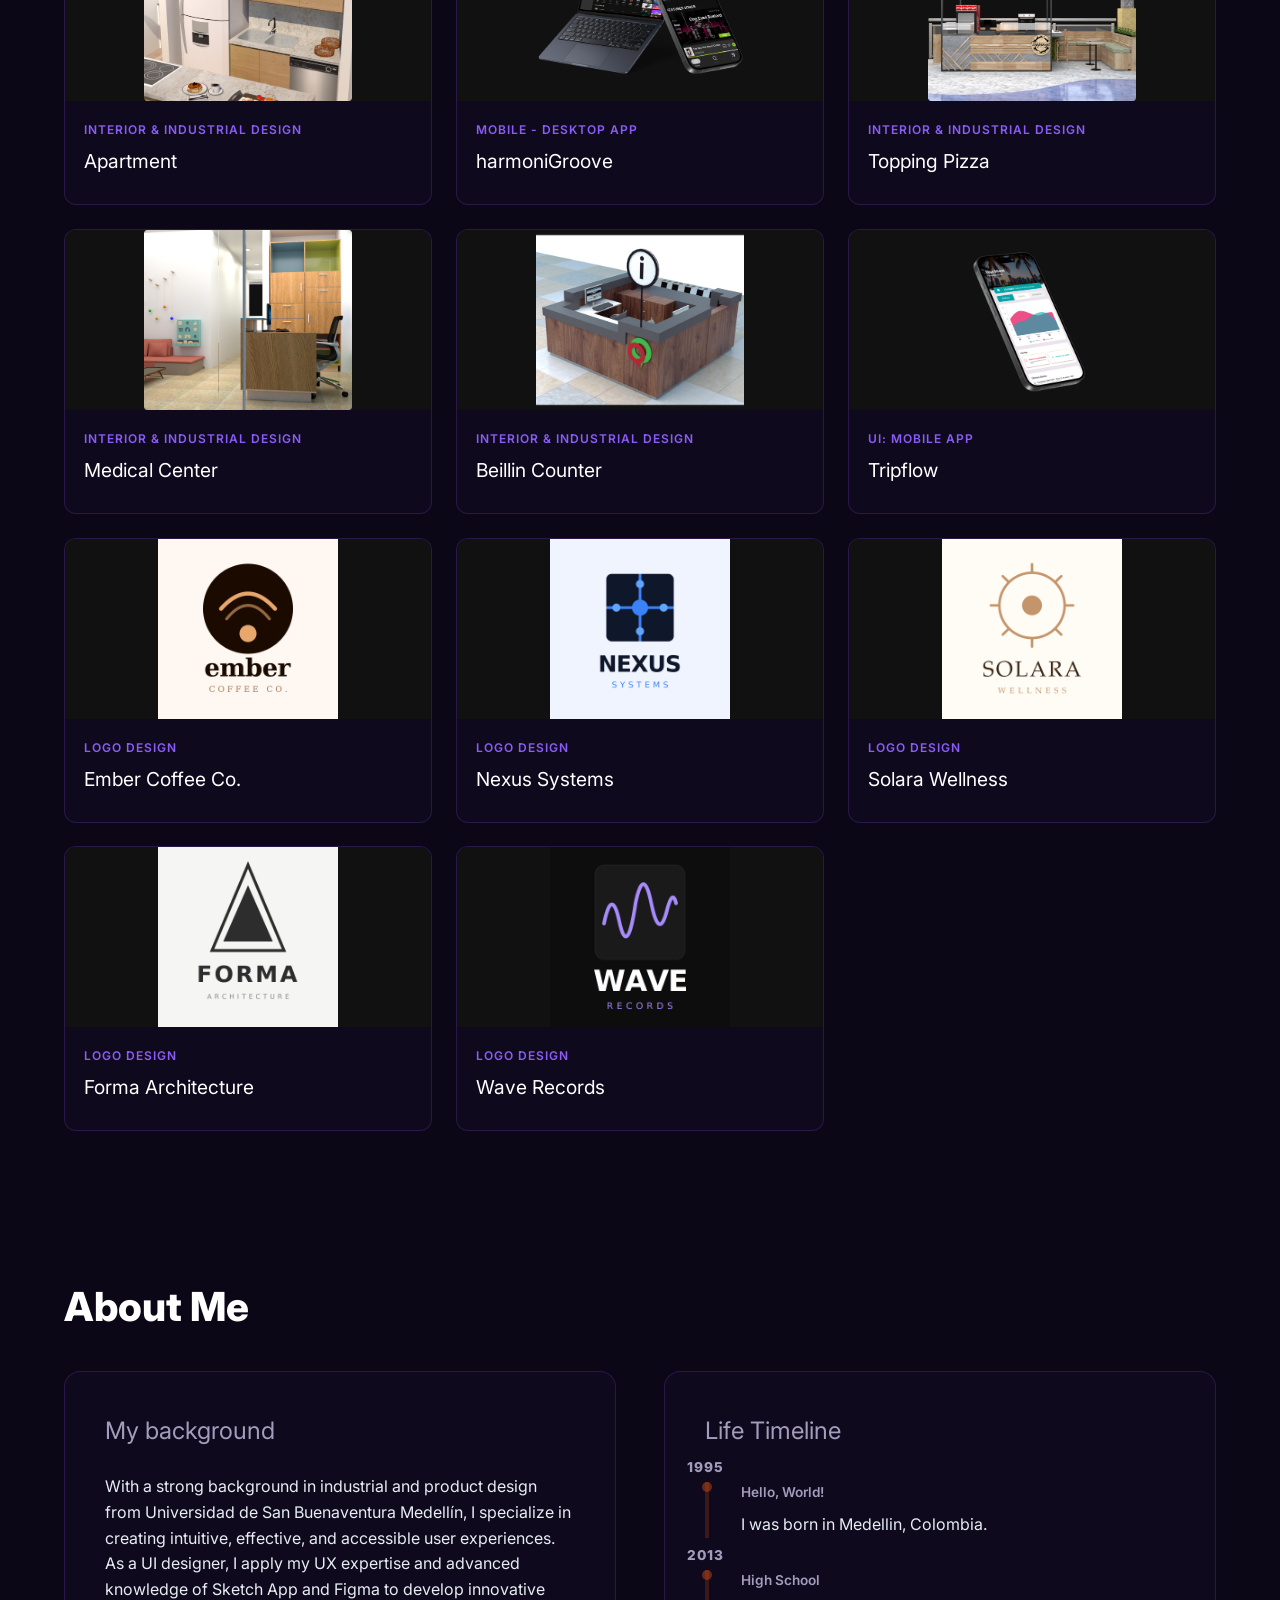
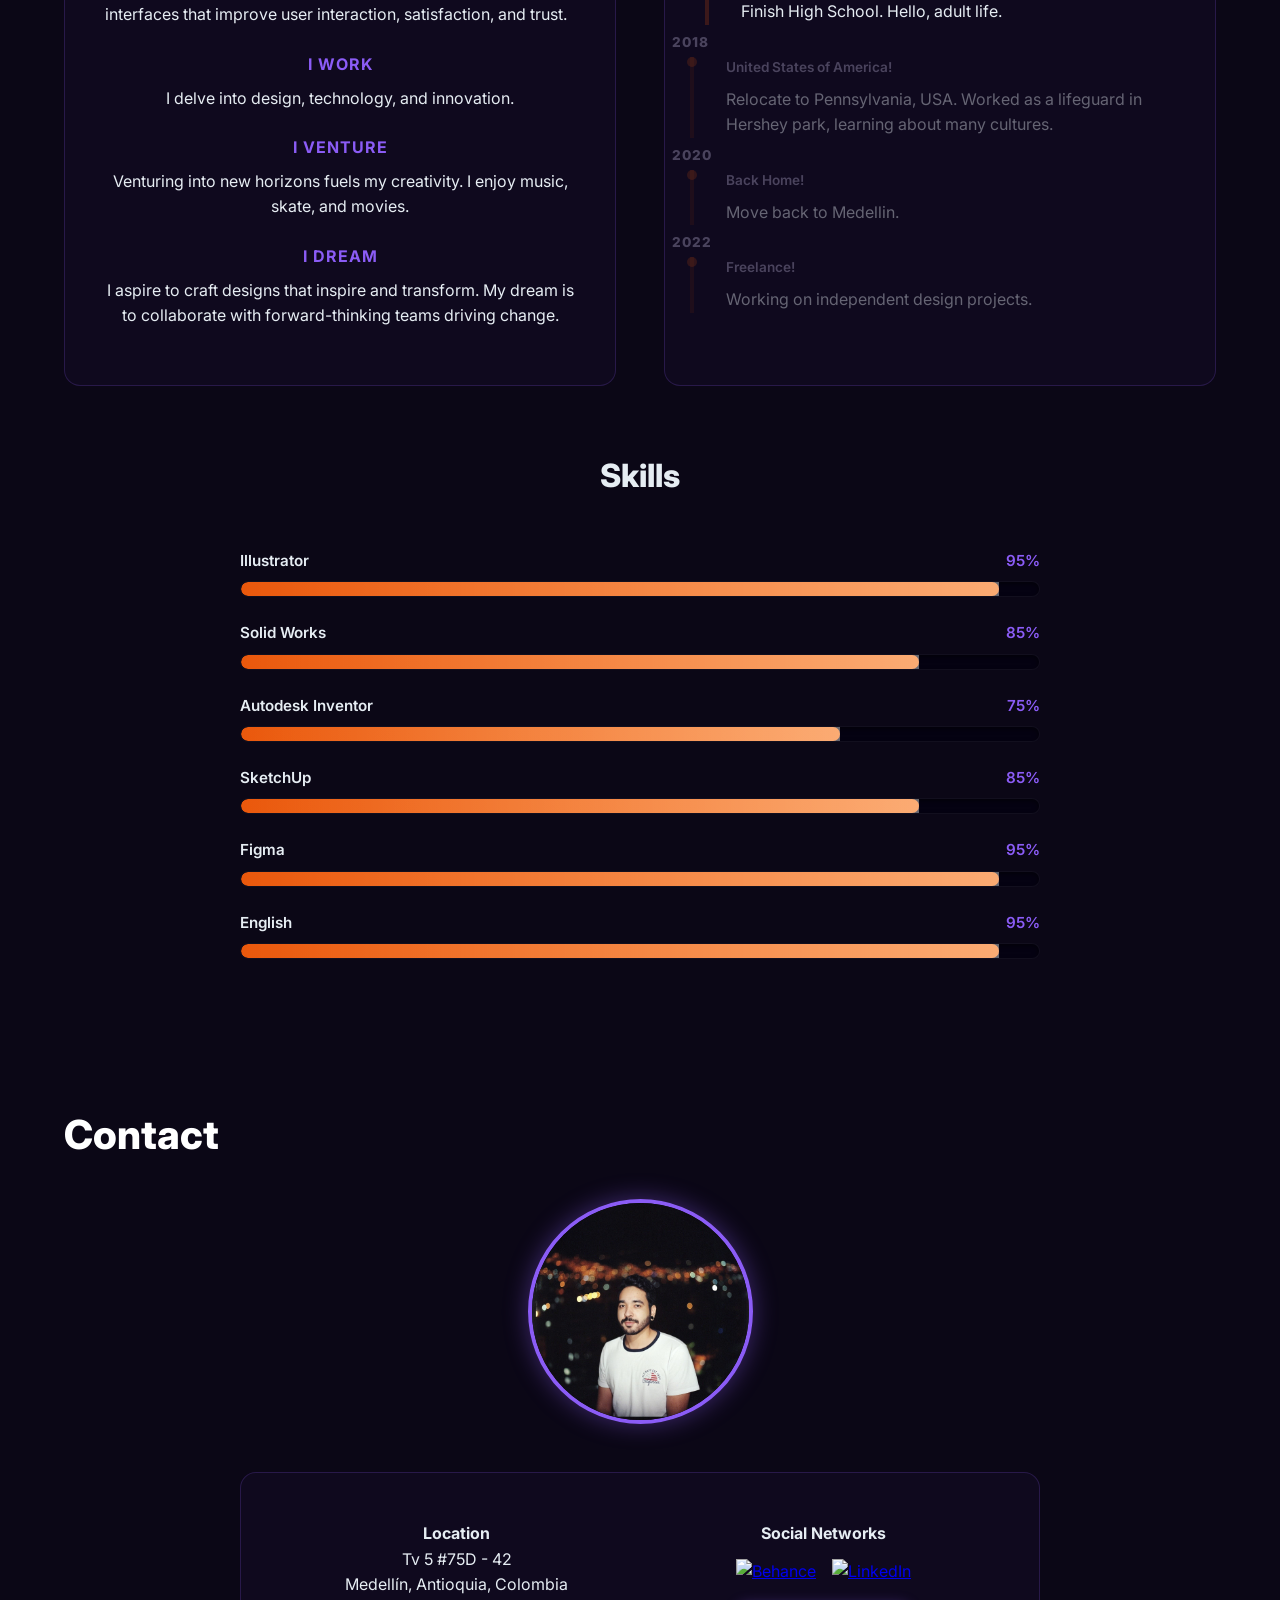
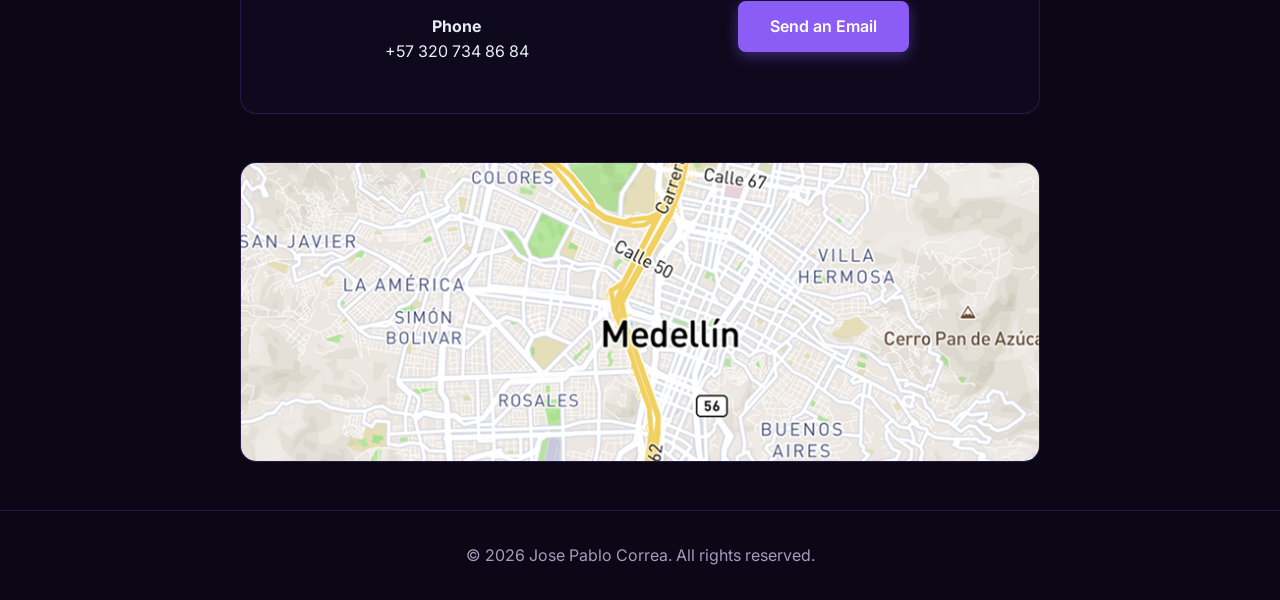
==== commit e9563c7f: "fix: adjust hover1 brightness and add favicon profile pic" ====
--- a/index.html
+++ b/index.html
@@ -4,16 +4,31 @@
     <meta charset="UTF-8">
     <meta name="viewport" content="width=device-width, initial-scale=1.0">
     <title>Jose Pablo Correa | Portfolio</title>
+    <link rel="icon" type="image/jpeg" href="assets/profile_pic.jpg">
     <link rel="stylesheet" href="style.css">
     <link href="https://fonts.googleapis.com/css2?family=Inter:wght@300;400;600;800&display=swap" rel="stylesheet">
-    
-    <!-- Vercel Speed Insights -->
-    <script type="module">
-      import { injectSpeedInsights } from 'https://cdn.jsdelivr.net/npm/@vercel/speed-insights@1/dist/index.mjs';
-      injectSpeedInsights();
+    <!-- Google Tag Manager -->
+    <script>(function(w,d,s,l,i){w[l]=w[l]||[];w[l].push({'gtm.start':
+    new Date().getTime(),event:'gtm.js'});var f=d.getElementsByTagName(s)[0],
+    j=d.createElement(s),dl=l!='dataLayer'?'&l='+l:'';j.async=true;j.src=
+    'https://www.googletagmanager.com/gtm.js?id='+i+dl;f.parentNode.insertBefore(j,f);
+    })(window,document,'script','dataLayer','GTM-MHPVB4HJ');</script>
+    <!-- End Google Tag Manager -->
+    <!-- Google tag (gtag.js) -->
+    <script async src="https://www.googletagmanager.com/gtag/js?id=G-RJP7KT3CRC"></script>
+    <script>
+      window.dataLayer = window.dataLayer || [];
+      function gtag(){dataLayer.push(arguments);}
+      gtag('js', new Date());
+
+      gtag('config', 'G-RJP7KT3CRC');
     </script>
 </head>
 <body>
+    <!-- Google Tag Manager (noscript) -->
+    <noscript><iframe src="https://www.googletagmanager.com/ns.html?id=GTM-MHPVB4HJ"
+    height="0" width="0" style="display:none;visibility:hidden"></iframe></noscript>
+    <!-- End Google Tag Manager (noscript) -->
     <!-- Full-screen project modal -->
     <div id="modal-overlay" class="modal-overlay hidden">
         <div class="modal-content">
--- a/style.css
+++ b/style.css
@@ -94,6 +94,7 @@
     top: 0; left: 0; 
     width: 100%; height: 100%;
     z-index: 0;
+    background: var(--bg-color); /* solid backdrop so darkened images blend smoothly */
 }
 
 .hero-hover-img {
@@ -101,8 +102,8 @@
     top: 0; height: 100%;
     background-size: cover;
     background-position: center;
-    transition: filter 0.8s ease-in-out, z-index 0.3s;
-    filter: blur(8px) brightness(0.7);
+    transition: filter 0.8s ease-in-out;
+    filter: blur(8px) brightness(0.25); /* Replaces overlay darkness, inherently dark */
 }
 
 /* Image 1 overlaps Image 2 by sitting on top with 60% width */
@@ -114,28 +115,16 @@
 
 .hero-hover-img.img-right {
     right: 0; width: 60%;
-    z-index: 1;
-}
-
-/* High opacity overlay to darken both */
-.hero-hover-container::after {
-    content: '';
-    position: absolute;
-    top: 0; left: 0; width: 100%; height: 100%;
-    background: var(--bg-color);
-    opacity: 0.85; /* Increased opacity as requested */
-    z-index: 3;
-    pointer-events: none; /* Allows hover events to reach images */
+    z-index: 1; /* Always physically behind image 1 */
 }
 
 /* Smooth blur turn-off with distinct brightness values */
 .hero-hover-img.img-left:hover {
-    filter: blur(0px) brightness(1.1);
+    filter: blur(0px) brightness(0.7); /* Mid-level brightness for hover1 */
 }
 
 .hero-hover-img.img-right:hover {
-    filter: blur(2px) brightness(0.15); /* Much darker and slightly blurred for hover2 */
-    z-index: 4; /* Bring to front if right image hovered */
+    filter: blur(2px) brightness(0.15); /* Soft, very dark for hover2, without z-index jumps */
 }
 
 /* Hero Content */
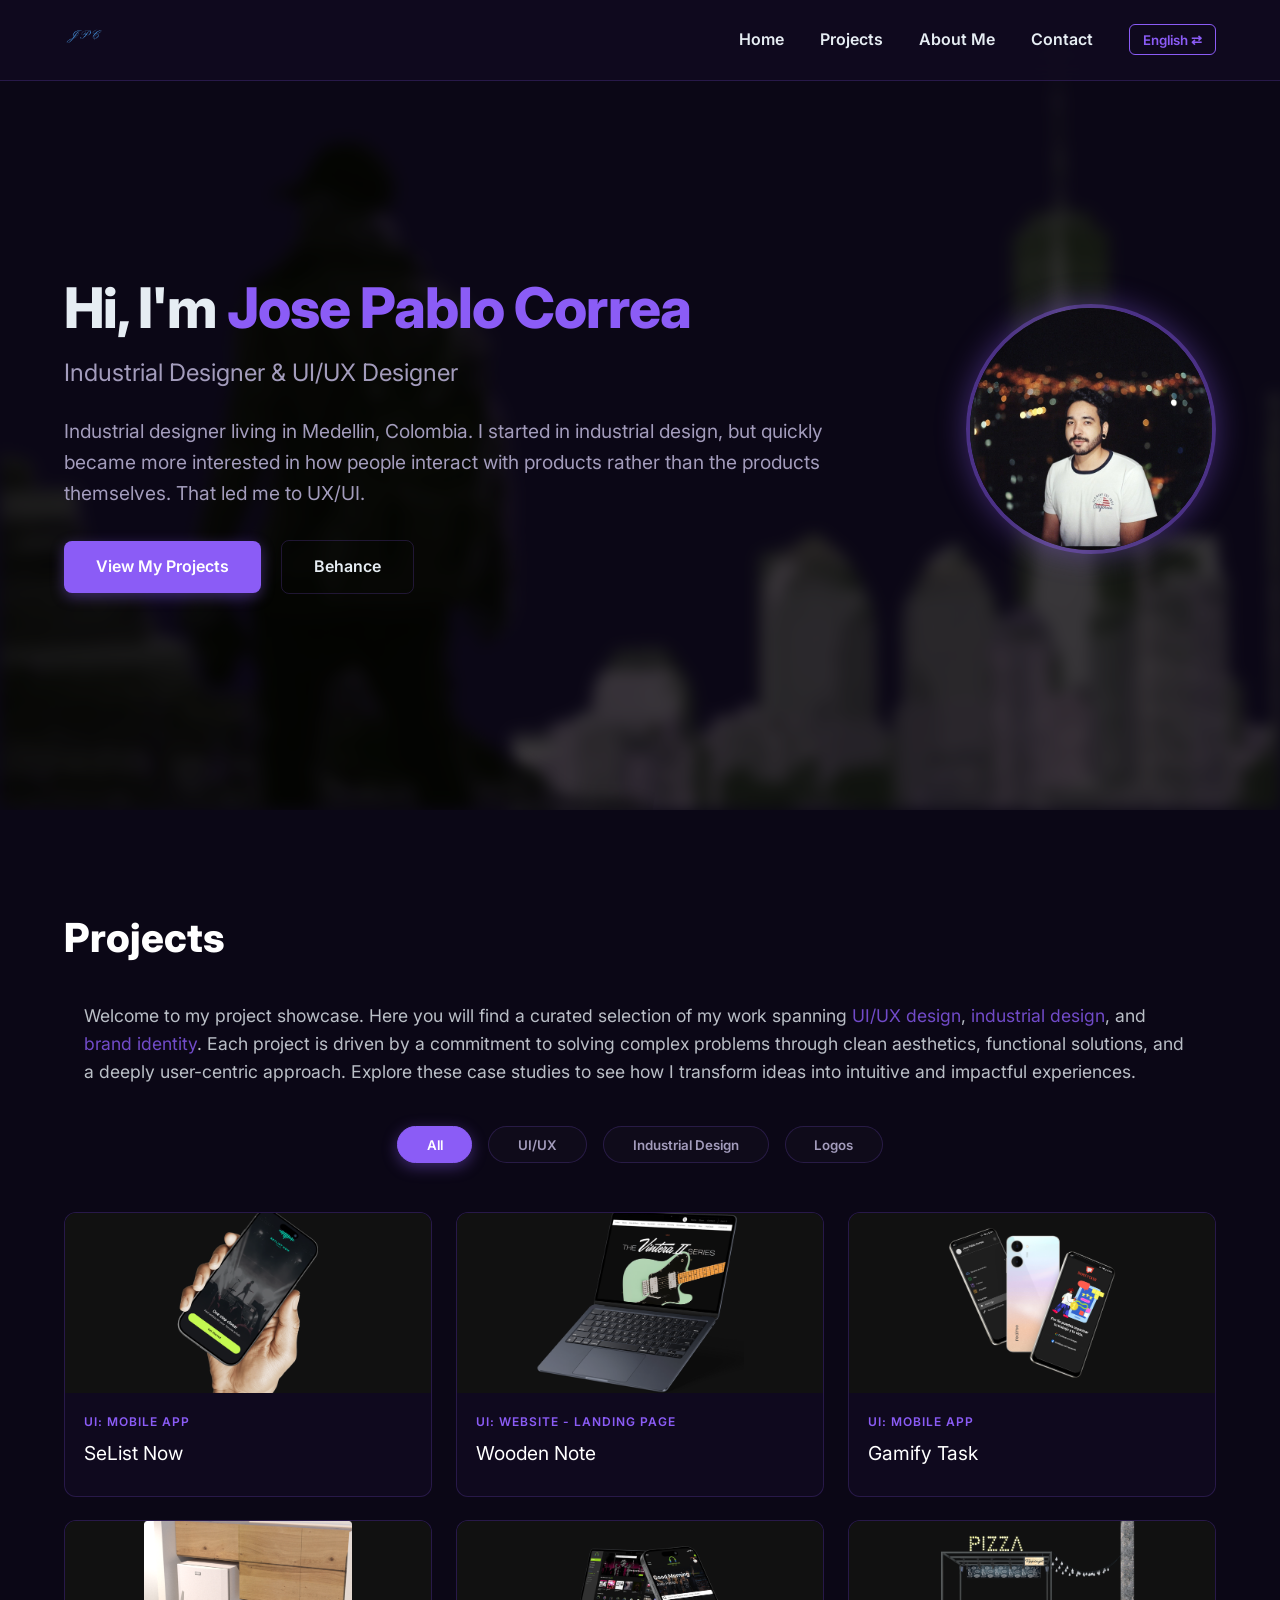
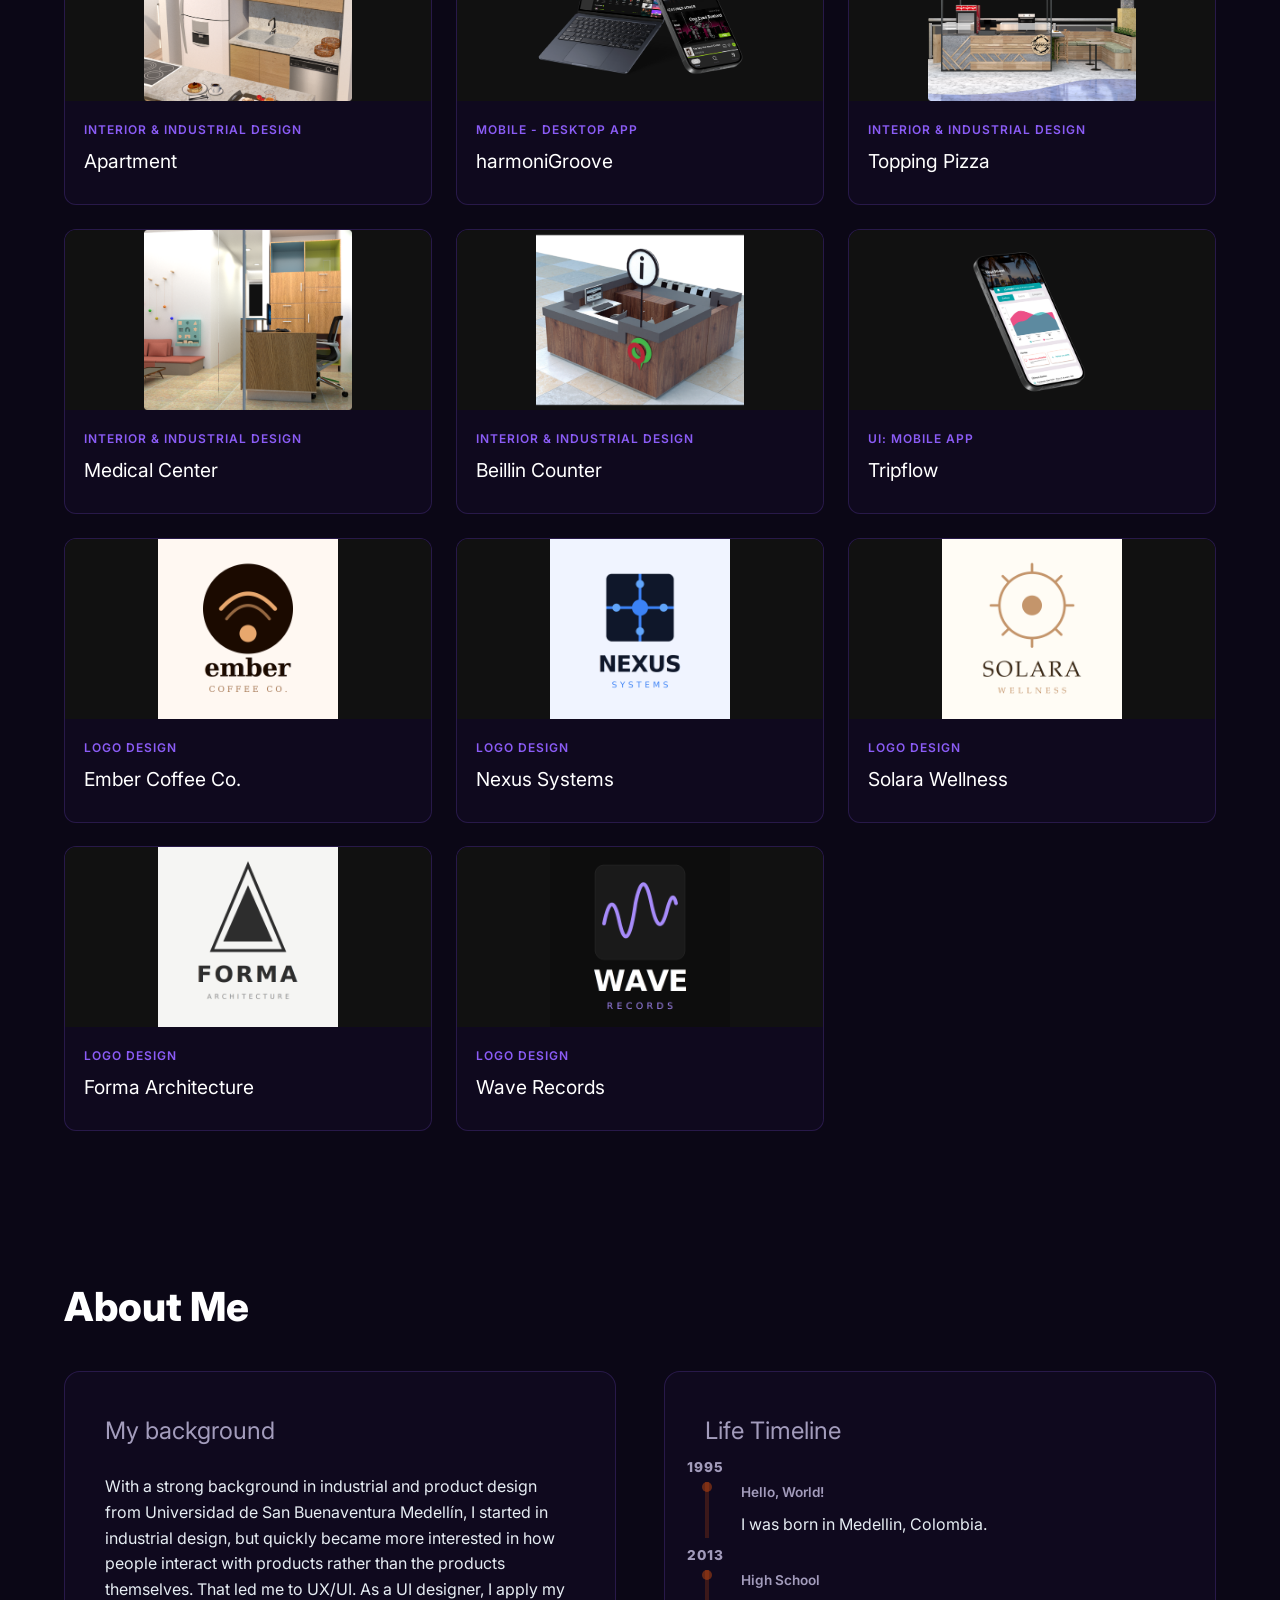
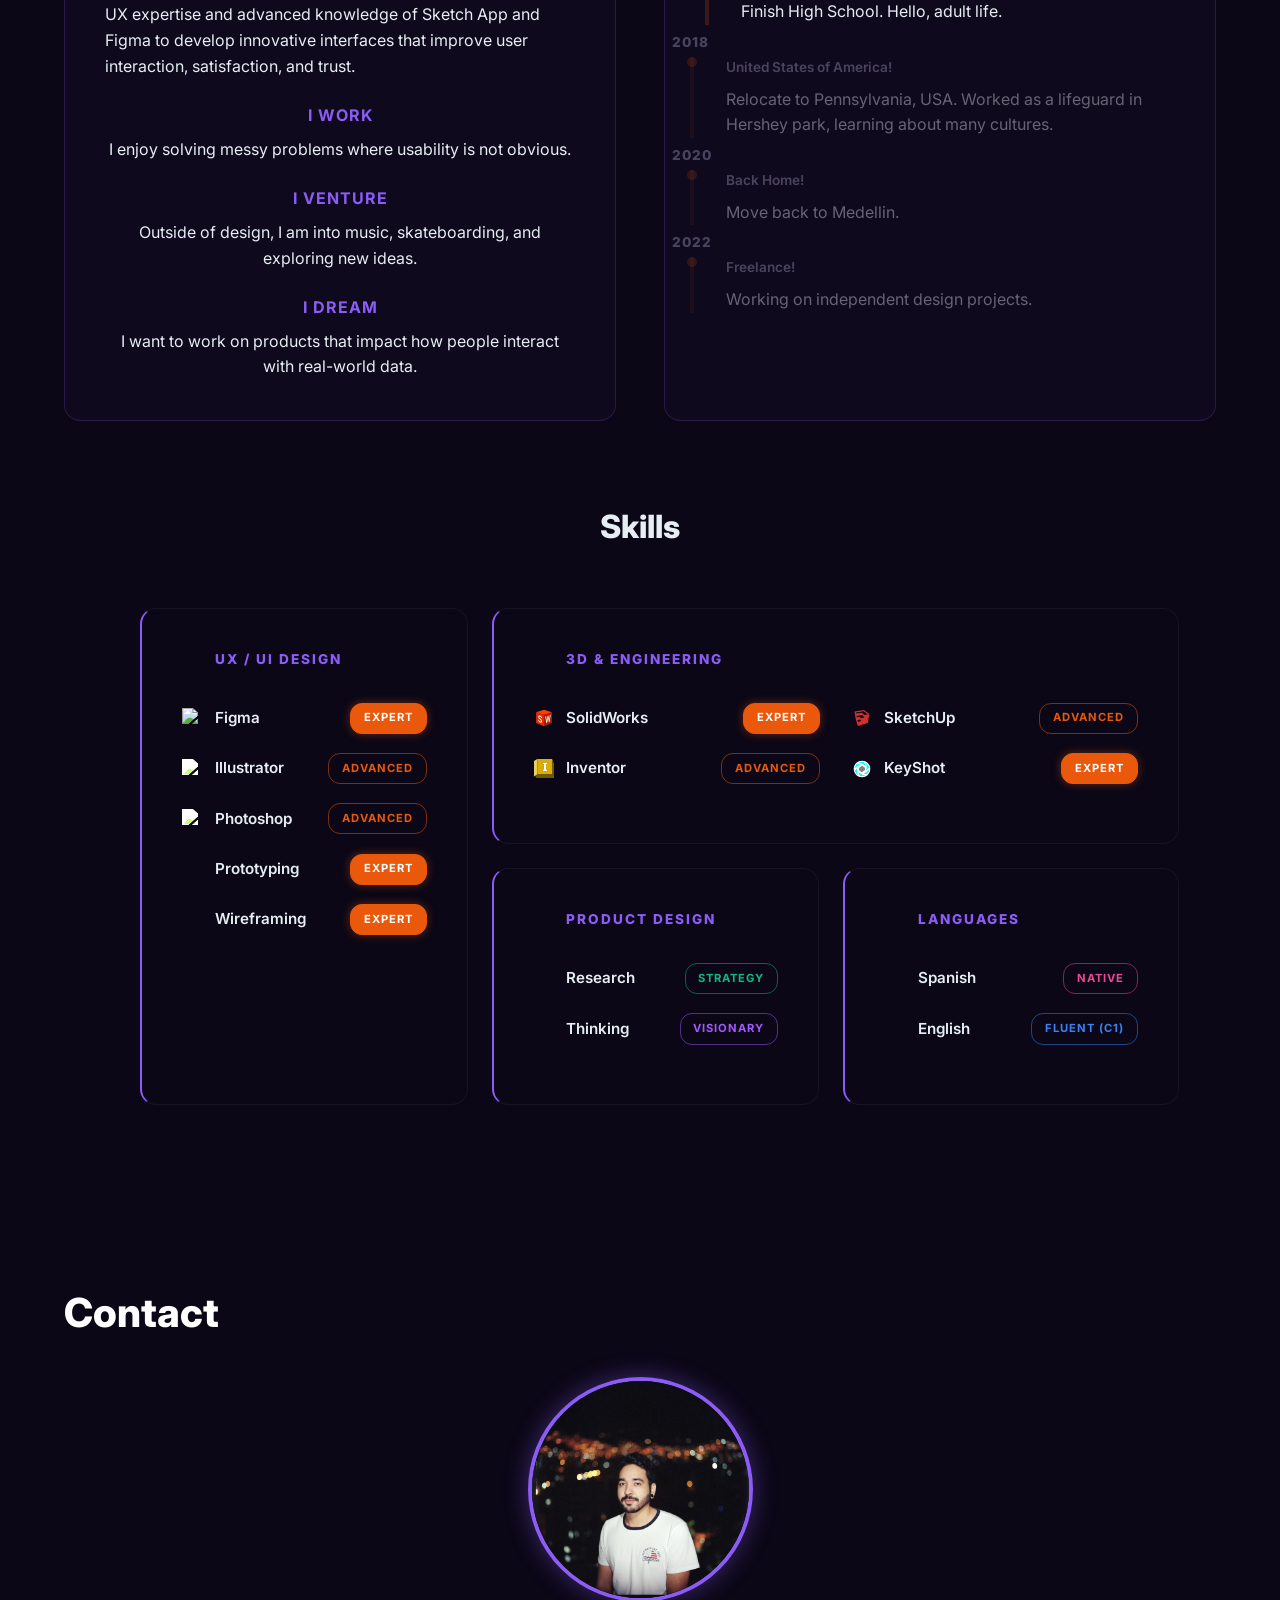
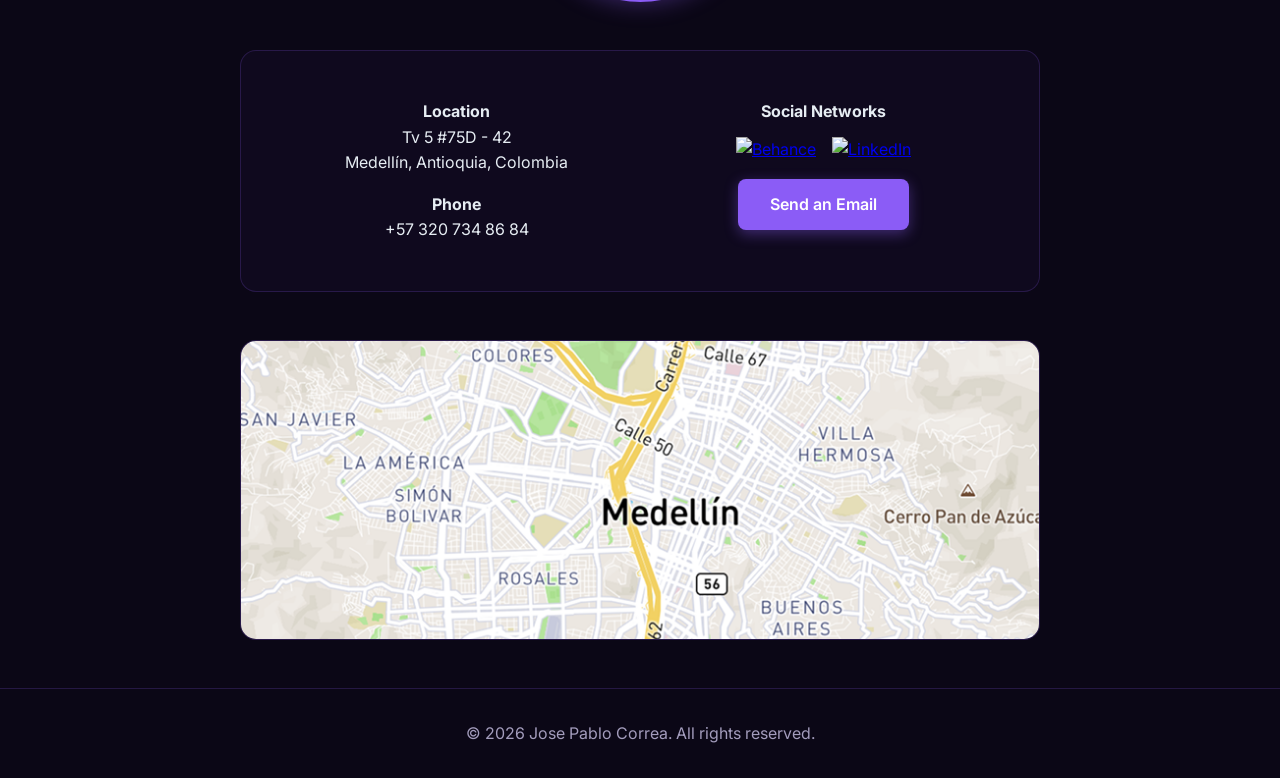
==== commit 4b670a7c: "ui: upgrade skills to bento grid featuring devicons, localized SVGs, and floating proficiency tags" ====
--- a/index.html
+++ b/index.html
@@ -162,39 +162,110 @@
                 </div>
             </div>
 
-            <!-- Skills Progress Animated Horizontal Bars -->
-            <div style="margin-top: 4rem;">
-                <h3 class="text-center reveal-on-scroll" style="color:var(--text-primary); font-weight:800; font-size:2rem;" data-i18n="skills_title">Skills</h3>
-                <div class="skills-container reveal-on-scroll">
+            <!-- Skills Hybrid Bento Box Layout -->
+            <div style="margin-top: 5rem; padding-bottom: 2rem;">
+                <h3 class="text-center reveal-on-scroll" style="color:var(--text-primary); font-weight:800; font-size:2rem; margin-bottom: 3.5rem;" data-i18n="skills_title">Skills</h3>
+                
+                <div class="bento-grid reveal-on-scroll">
                     
-                    <div class="skill-bar">
-                        <div class="skill-info"><span>Illustrator</span> <span class="skill-percent">95%</span></div>
-                        <div class="progress-track"><div class="progress-fill" data-width="95%"></div></div>
-                    </div>
-
-                    <div class="skill-bar">
-                        <div class="skill-info"><span>Solid Works</span> <span class="skill-percent">85%</span></div>
-                        <div class="progress-track"><div class="progress-fill" data-width="85%"></div></div>
-                    </div>
-
-                    <div class="skill-bar">
-                        <div class="skill-info"><span>Autodesk Inventor</span> <span class="skill-percent">75%</span></div>
-                        <div class="progress-track"><div class="progress-fill" data-width="75%"></div></div>
-                    </div>
-
-                    <div class="skill-bar">
-                        <div class="skill-info"><span>SketchUp</span> <span class="skill-percent">85%</span></div>
-                        <div class="progress-track"><div class="progress-fill" data-width="85%"></div></div>
-                    </div>
-
-                    <div class="skill-bar">
-                        <div class="skill-info"><span>Figma</span> <span class="skill-percent">95%</span></div>
-                        <div class="progress-track"><div class="progress-fill" data-width="95%"></div></div>
-                    </div>
-
-                    <div class="skill-bar">
-                        <div class="skill-info"><span>English</span> <span class="skill-percent">95%</span></div>
-                        <div class="progress-track"><div class="progress-fill" data-width="95%"></div></div>
+                    <!-- Card 1: UX/UI (Tall) -->
+                    <div class="bento-wrapper bento-tall" style="animation-delay: 0.1s;">
+                        <div class="bento-item float-delay-1">
+                            <div class="bento-header">
+                                <i data-lucide="layout-grid"></i>
+                                <h5>UX / UI DESIGN</h5>
+                            </div>
+                            <div class="bento-content">
+                                <div class="card-skill-item">
+                                    <div class="skill-name"> <img src="https://cdn.jsdelivr.net/gh/devicons/devicon@latest/icons/figma/figma-original.svg" class="skill-logo" alt="Figma"> <span>Figma</span> </div>
+                                    <span class="proficiency-badge expert">Expert</span>
+                                </div>
+                                <div class="card-skill-item">
+                                    <div class="skill-name"> <img src="https://cdn.jsdelivr.net/gh/devicons/devicon@latest/icons/illustrator/illustrator-plain.svg" class="skill-logo bright-logo" alt="Illustrator"> <span>Illustrator</span> </div>
+                                    <span class="proficiency-badge advanced">Advanced</span>
+                                </div>
+                                <div class="card-skill-item">
+                                    <div class="skill-name"> <img src="https://cdn.jsdelivr.net/gh/devicons/devicon@latest/icons/photoshop/photoshop-plain.svg" class="skill-logo bright-logo" alt="Photoshop"> <span>Photoshop</span> </div>
+                                    <span class="proficiency-badge advanced">Advanced</span>
+                                </div>
+                                <div class="card-skill-item">
+                                    <div class="skill-name"> <i data-lucide="layers" style="color: #a259ff;"></i> <span>Prototyping</span> </div>
+                                    <span class="proficiency-badge expert">Expert</span>
+                                </div>
+                                <div class="card-skill-item">
+                                    <div class="skill-name"> <i data-lucide="layout" style="color: #0ea5e9;"></i> <span>Wireframing</span> </div>
+                                    <span class="proficiency-badge expert">Expert</span>
+                                </div>
+                            </div>
+                        </div>
+                    </div>
+
+                    <!-- Card 2: 3D & ENGINEERING (Wide) -->
+                    <div class="bento-wrapper bento-wide" style="animation-delay: 0.2s;">
+                        <div class="bento-item float-delay-2">
+                            <div class="bento-header">
+                                <i data-lucide="hexagon"></i>
+                                <h5>3D & ENGINEERING</h5>
+                            </div>
+                            <div class="bento-content two-columns">
+                                <div class="card-skill-item">
+                                    <div class="skill-name"> <img src="assets/solidworks.svg" class="skill-logo" alt="SolidWorks"> <span>SolidWorks</span> </div>
+                                    <span class="proficiency-badge expert">Expert</span>
+                                </div>
+                                <div class="card-skill-item">
+                                    <div class="skill-name"> <img src="assets/sketchup.svg" class="skill-logo" alt="SketchUp"> <span>SketchUp</span> </div>
+                                    <span class="proficiency-badge advanced">Advanced</span>
+                                </div>
+                                <div class="card-skill-item">
+                                    <div class="skill-name"> <img src="assets/inventor.svg" class="skill-logo" alt="Autodesk Inventor"> <span>Inventor</span> </div>
+                                    <span class="proficiency-badge advanced">Advanced</span>
+                                </div>
+                                <div class="card-skill-item">
+                                    <div class="skill-name"> <img src="assets/keyshot.svg" class="skill-logo bright-logo" alt="KeyShot"> <span>KeyShot</span> </div>
+                                    <span class="proficiency-badge expert">Expert</span>
+                                </div>
+                            </div>
+                        </div>
+                    </div>
+
+                    <!-- Card 3: PRODUCT DESIGN (Square) -->
+                    <div class="bento-wrapper" style="animation-delay: 0.3s;">
+                        <div class="bento-item float-delay-3">
+                            <div class="bento-header">
+                                <i data-lucide="target"></i>
+                                <h5>PRODUCT DESIGN</h5>
+                            </div>
+                            <div class="bento-content">
+                                <div class="card-skill-item">
+                                    <div class="skill-name"> <i data-lucide="users" style="color: #10b981;"></i> <span>Research</span> </div>
+                                    <span class="proficiency-badge strategy">Strategy</span>
+                                </div>
+                                <div class="card-skill-item">
+                                    <div class="skill-name"> <i data-lucide="brain" style="color: #ec4899;"></i> <span>Thinking</span> </div>
+                                    <span class="proficiency-badge visionary">Visionary</span>
+                                </div>
+                            </div>
+                        </div>
+                    </div>
+
+                    <!-- Card 4: LANGUAGES (Square) -->
+                    <div class="bento-wrapper" style="animation-delay: 0.4s;">
+                        <div class="bento-item float-delay-4">
+                            <div class="bento-header">
+                                <i data-lucide="globe"></i>
+                                <h5>LANGUAGES</h5>
+                            </div>
+                            <div class="bento-content">
+                                <div class="card-skill-item">
+                                    <div class="skill-name"> <i data-lucide="message-circle" style="color: #8b5cf6;"></i> <span>Spanish</span> </div>
+                                    <span class="proficiency-badge native">Native</span>
+                                </div>
+                                <div class="card-skill-item">
+                                    <div class="skill-name"> <i data-lucide="message-square" style="color: #3b82f6;"></i> <span>English</span> </div>
+                                    <span class="proficiency-badge fluent">Fluent (C1)</span>
+                                </div>
+                            </div>
+                        </div>
                     </div>
 
                 </div>
@@ -246,6 +317,10 @@
         <p>&copy; 2026 Jose Pablo Correa. All rights reserved.</p>
     </footer>
 
+    <script src="https://unpkg.com/lucide@latest"></script>
+    <script>
+      lucide.createIcons();
+    </script>
     <script src="app.js"></script>
 </body>
 </html>
--- a/style.css
+++ b/style.css
@@ -398,63 +398,156 @@
     transform: scale(1.15);
 }
 
-/* Skills Horizontal Animating Bars */
-.skills-container {
-    display: flex;
-    flex-direction: column;
+/* Bento Grid Layout */
+.bento-grid {
+    display: grid;
+    grid-template-columns: 1fr;
     gap: 1.5rem;
-    margin-top: 3rem;
-    max-width: 800px;
-    margin-left: auto;
-    margin-right: auto;
-}
-.skill-bar {
-    width: 100%;
-}
-.skill-info {
-    display: flex;
+    max-width: 1000px;
+    margin: 0 auto;
+}
+
+@media (min-width: 900px) {
+    .bento-grid {
+        grid-template-columns: 1.2fr 1.5fr 1fr;
+        grid-template-rows: auto auto;
+    }
+    .bento-tall {
+        grid-column: 1 / 2;
+        grid-row: 1 / 3;
+    }
+    .bento-wide {
+        grid-column: 2 / 4;
+        grid-row: 1 / 2;
+    }
+    .bento-grid > div:nth-child(3) {
+        grid-column: 2 / 3;
+        grid-row: 2 / 3;
+    }
+    .bento-grid > div:nth-child(4) {
+        grid-column: 3 / 4;
+        grid-row: 2 / 3;
+    }
+}
+
+.bento-wrapper {
+    opacity: 0;
+    transform: translateY(30px);
+    animation: slideUpFade 0.6s cubic-bezier(0.16, 1, 0.3, 1) forwards;
+}
+
+.bento-item {
+    background: #0b0716;
+    border: 1px solid rgba(255,255,255,0.05);
+    border-radius: 16px;
+    padding: 2.5rem;
+    border-left: 2px solid var(--accent); /* Much thinner left bar */
+    position: relative;
+    overflow: hidden;
+    height: 100%; /* Important to fill grid area evenly */
+}
+
+@keyframes slideUpFade {
+    to {
+        opacity: 1;
+        transform: translateY(0);
+    }
+}
+
+/* Floating Space Animation */
+@keyframes floatInSpace {
+    0% { transform: translateY(0px); }
+    100% { transform: translateY(-12px); }
+}
+
+.float-delay-1 { animation: floatInSpace 6s ease-in-out infinite alternate; }
+.float-delay-2 { animation: floatInSpace 7s ease-in-out 1s infinite alternate; }
+.float-delay-3 { animation: floatInSpace 5.5s ease-in-out 0.5s infinite alternate; }
+.float-delay-4 { animation: floatInSpace 6.5s ease-in-out 1.5s infinite alternate; }
+
+.bento-header {
+    display: flex;
+    align-items: center;
+    gap: 0.8rem;
+    margin-bottom: 2rem;
+    color: var(--accent);
+}
+
+.bento-header i {
+    width: 20px; height: 20px;
+}
+
+.bento-header h5 {
+    font-size: 0.85rem;
+    letter-spacing: 2px;
+    text-transform: uppercase;
+    font-weight: 800;
+}
+
+.bento-content.two-columns {
+    display: grid;
+    grid-template-columns: 1fr 1fr;
+    gap: 0 2rem;
+}
+
+/* Inside the cards */
+.card-skill-item {
+    display: flex;
+    align-items: center;
     justify-content: space-between;
-    margin-bottom: 0.5rem;
+    margin-bottom: 1.2rem;
+    gap: 1rem;
+    cursor: default;
+    transition: all 0.3s ease;
+}
+
+.skill-name {
+    display: flex;
+    align-items: center;
+    gap: 0.8rem;
+    min-width: 130px;
+    font-weight: 600;
     font-size: 0.95rem;
-    font-weight: 600;
     color: var(--text-primary);
 }
-.skill-percent {
-    color: var(--accent);
-}
-.progress-track {
-    width: 100%;
-    height: 16px;
-    background: #050212;
-    border-radius: 8px;
-    overflow: hidden;
-    box-shadow: inset 0 2px 5px rgba(0,0,0,0.5);
-    border: 1px solid rgba(255,255,255,0.05);
-}
-.progress-fill {
-    height: 100%;
-    width: 0; /* Starts at 0, observer animates it */
-    background: linear-gradient(90deg, #ea580c 0%, #f97316 100%);
-    border-radius: 8px;
-    transition: width 1.5s cubic-bezier(0.25, 1, 0.5, 1); /* Smooth snap */
-    position: relative;
-}
-
-/* Adds a continuous flowing shine inside the filled bar */
-.progress-fill::after {
-    content: '';
-    position: absolute;
-    top: 0; left: 0; bottom: 0; right: 0;
-    background: linear-gradient(90deg, transparent, rgba(255,255,255,0.4), transparent);
-    background-size: 200% 100%;
-    animation: shine 2s infinite linear;
-}
-
-@keyframes shine {
-    0% { background-position: 200% center; }
-    100% { background-position: -200% center; }
-}
-
+
+.skill-name i {
+    width: 20px; height: 20px;
+    transition: all 0.3s ease;
+}
+
+.skill-logo {
+    width: 20px; height: 20px;
+    object-fit: contain;
+    transition: all 0.3s ease;
+}
+
+.card-skill-item:hover .skill-logo, .card-skill-item:hover svg {
+    transform: scale(1.15);
+    filter: drop-shadow(0 0 5px rgba(255,255,255,0.4));
+}
+
+.proficiency-badge {
+    font-size: 0.70rem;
+    font-weight: 700;
+    padding: 0.35rem 0.8rem;
+    border-radius: 12px;
+    text-transform: uppercase;
+    letter-spacing: 1px;
+    white-space: nowrap;
+}
+
+.proficiency-badge.expert { background: #ea580c; color: #ffffff; border: 1px solid #ea580c; box-shadow: 0 0 10px rgba(234, 88, 12, 0.4); }
+.proficiency-badge.advanced { background: transparent; color: #ea580c; border: 1px solid rgba(234, 88, 12, 0.5); }
+.proficiency-badge.native { background: transparent; color: #ec4899; border: 1px solid rgba(236, 72, 153, 0.5); }
+.proficiency-badge.fluent { background: transparent; color: #3b82f6; border: 1px solid rgba(59, 130, 246, 0.5); }
+.proficiency-badge.strategy { background: transparent; color: #10b981; border: 1px solid rgba(16, 185, 129, 0.5); }
+.proficiency-badge.visionary { background: transparent; color: #a259ff; border: 1px solid rgba(162, 89, 255, 0.5); }
+
+/* Filter for dark plain logos */
+.bright-logo {
+    filter: brightness(2) contrast(1.5);
+}
 /* Titles Centered */
 .text-center { text-align: center; }
 .my-passions h4 {
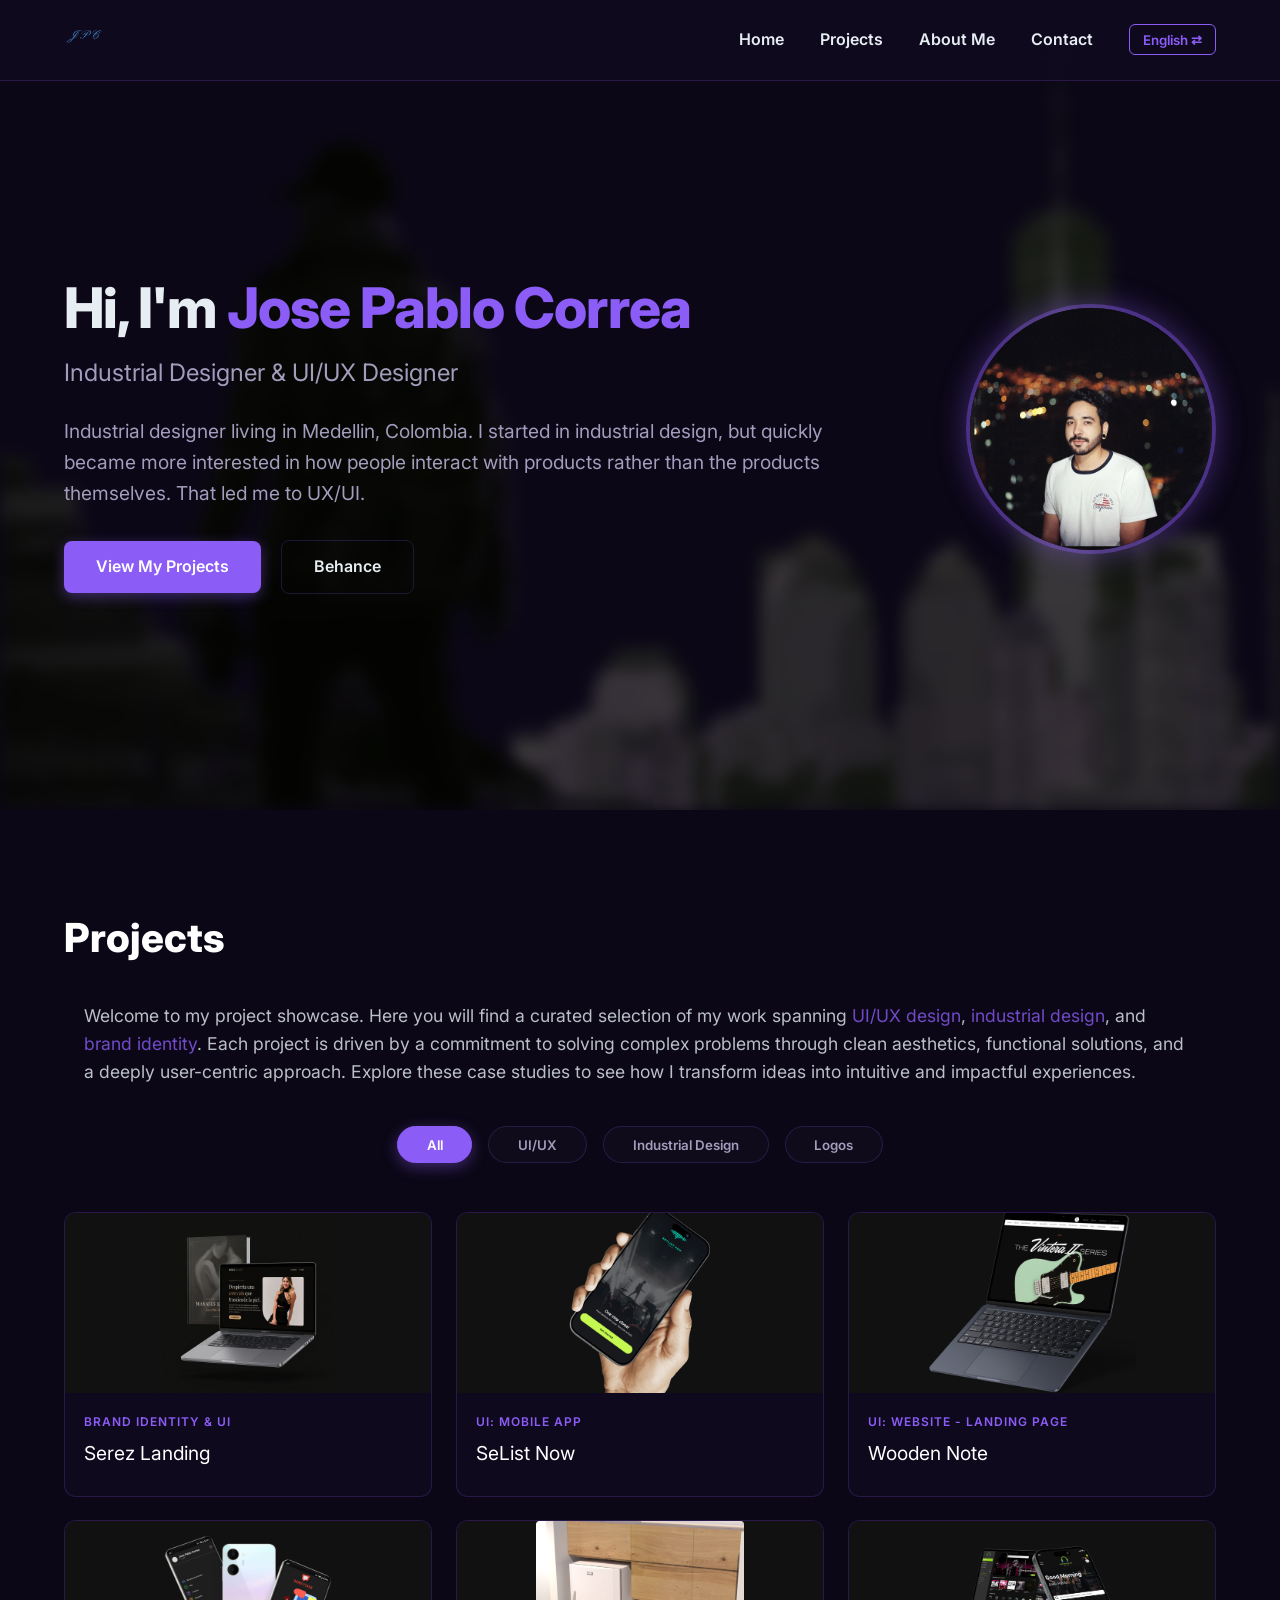
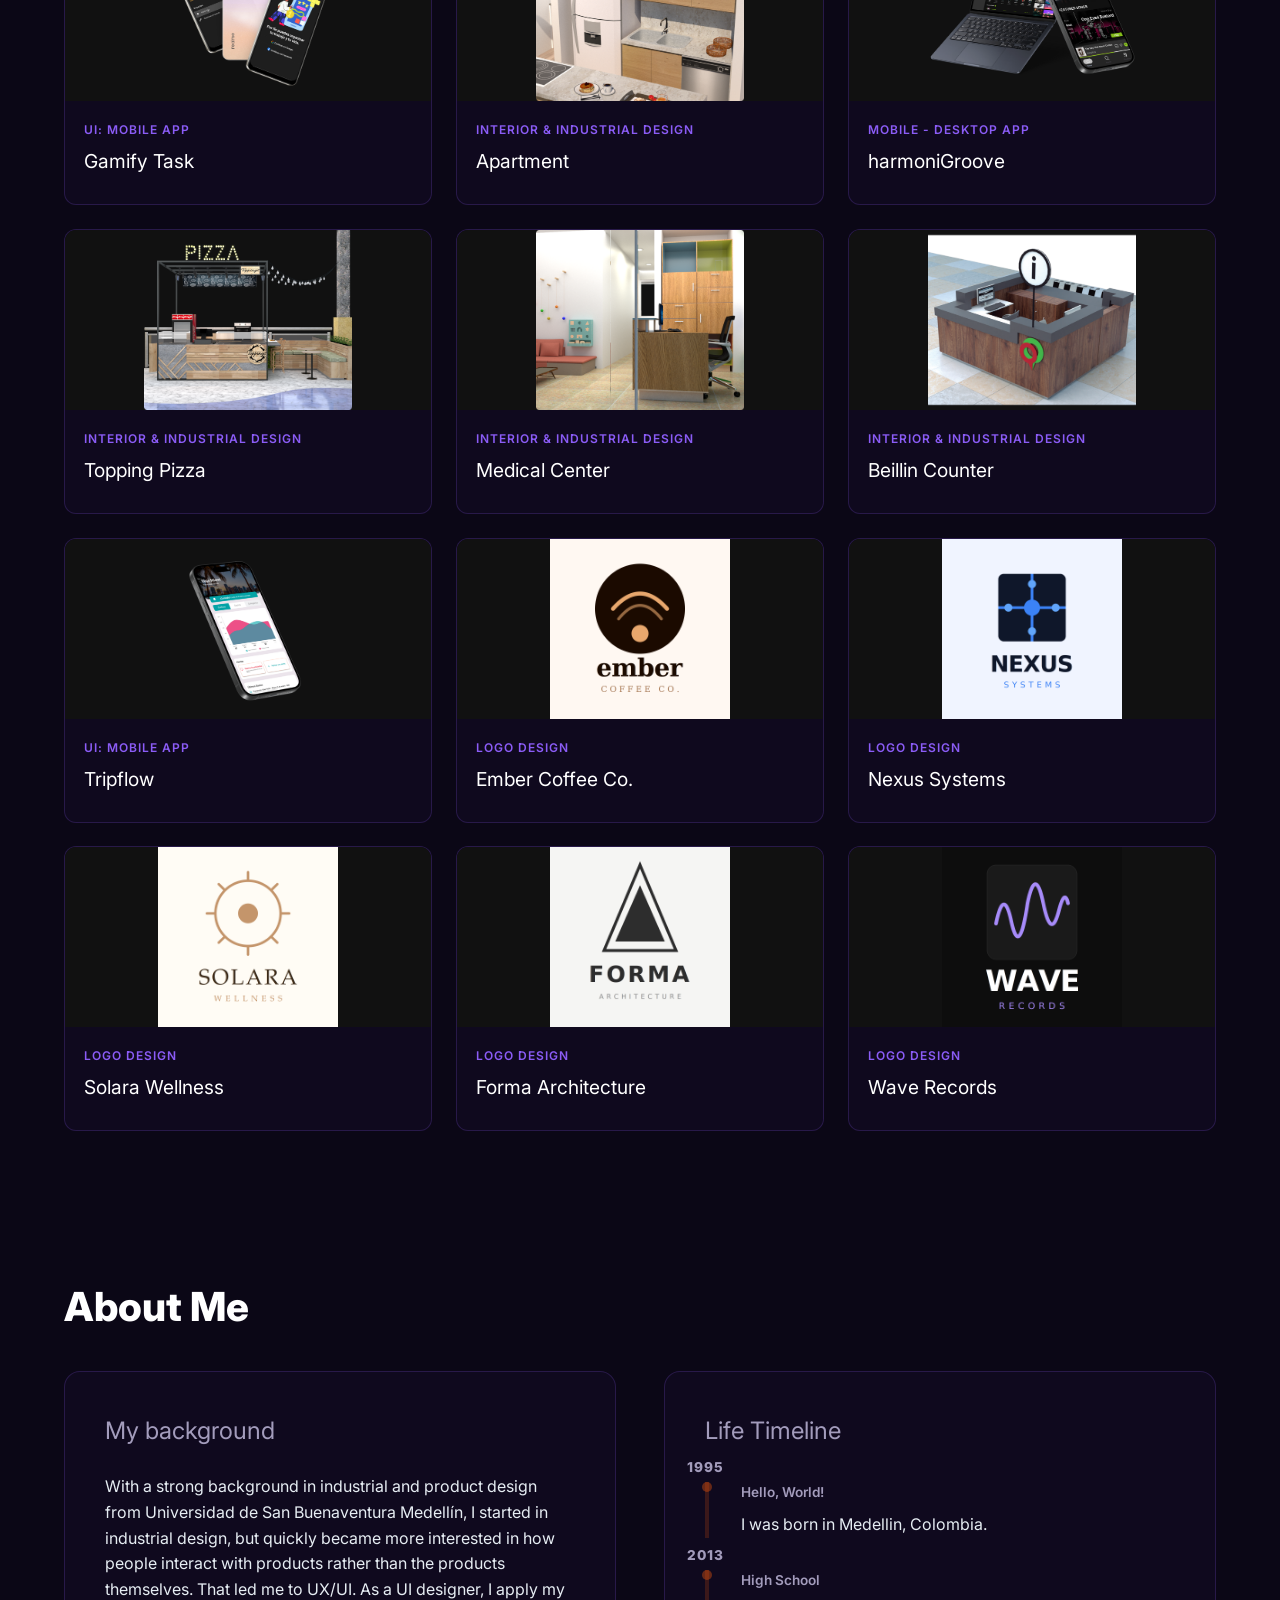
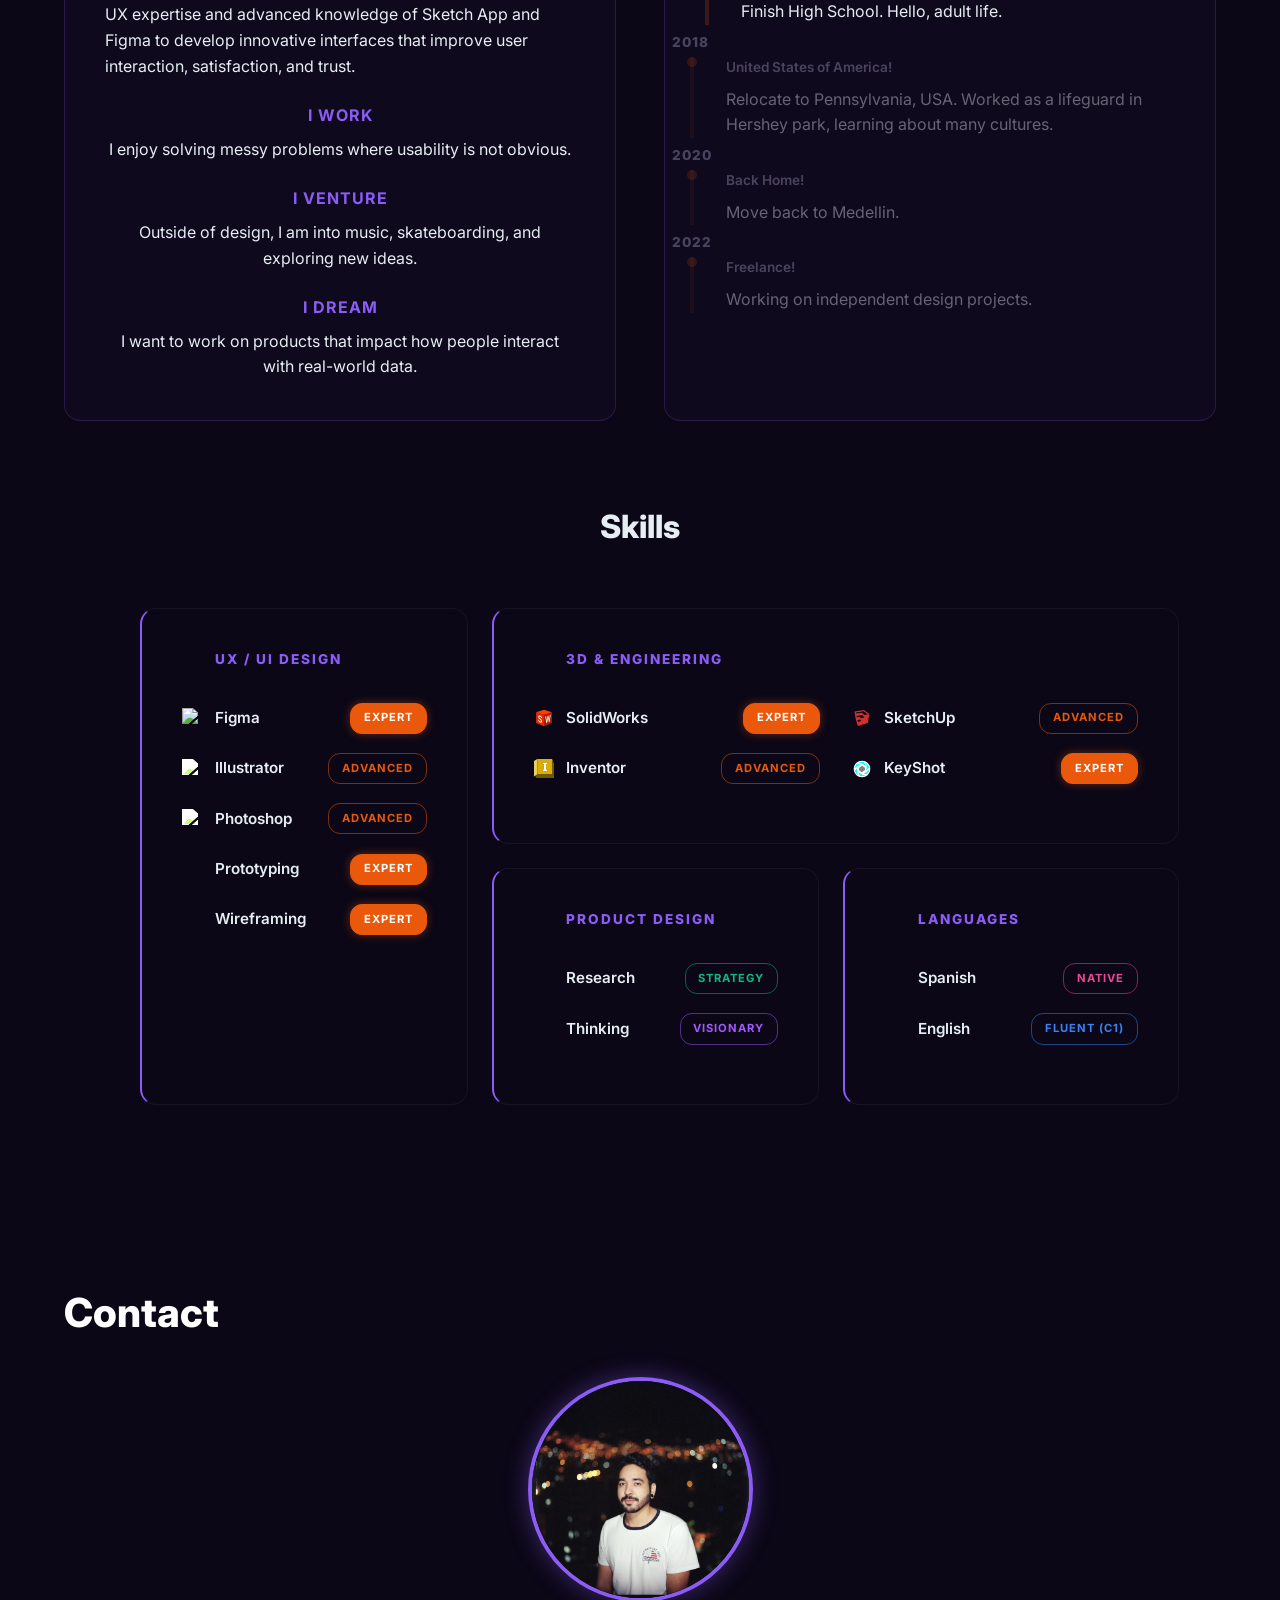
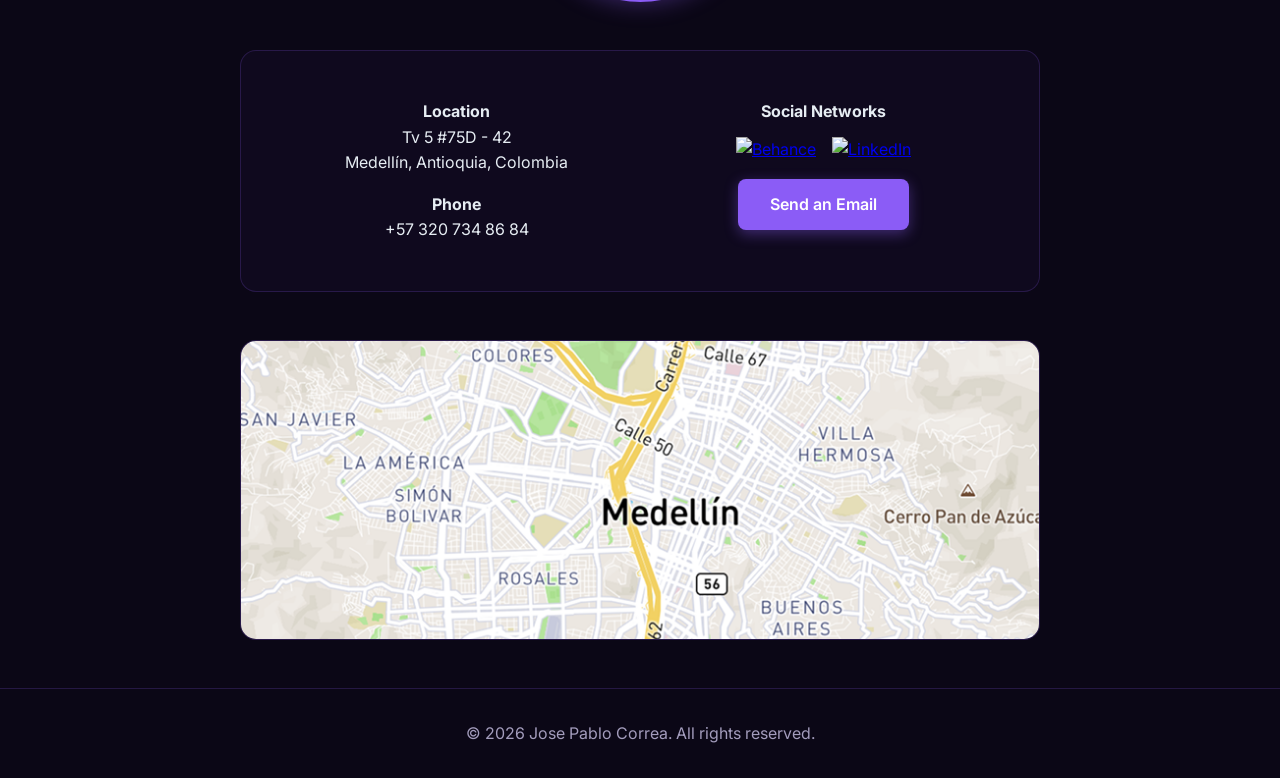
==== commit 29dddc88: "Integrate Serez project with bilingual support, new covers, and cleanup" ====
--- a/index.html
+++ b/index.html
@@ -1,5 +1,6 @@
 <!DOCTYPE html>
 <html lang="en">
+
 <head>
     <meta charset="UTF-8">
     <meta name="viewport" content="width=device-width, initial-scale=1.0">
@@ -8,26 +9,30 @@
     <link rel="stylesheet" href="style.css">
     <link href="https://fonts.googleapis.com/css2?family=Inter:wght@300;400;600;800&display=swap" rel="stylesheet">
     <!-- Google Tag Manager -->
-    <script>(function(w,d,s,l,i){w[l]=w[l]||[];w[l].push({'gtm.start':
-    new Date().getTime(),event:'gtm.js'});var f=d.getElementsByTagName(s)[0],
-    j=d.createElement(s),dl=l!='dataLayer'?'&l='+l:'';j.async=true;j.src=
-    'https://www.googletagmanager.com/gtm.js?id='+i+dl;f.parentNode.insertBefore(j,f);
-    })(window,document,'script','dataLayer','GTM-MHPVB4HJ');</script>
+    <script>(function (w, d, s, l, i) {
+            w[l] = w[l] || []; w[l].push({
+                'gtm.start':
+                    new Date().getTime(), event: 'gtm.js'
+            }); var f = d.getElementsByTagName(s)[0],
+                j = d.createElement(s), dl = l != 'dataLayer' ? '&l=' + l : ''; j.async = true; j.src =
+                    'https://www.googletagmanager.com/gtm.js?id=' + i + dl; f.parentNode.insertBefore(j, f);
+        })(window, document, 'script', 'dataLayer', 'GTM-MHPVB4HJ');</script>
     <!-- End Google Tag Manager -->
     <!-- Google tag (gtag.js) -->
     <script async src="https://www.googletagmanager.com/gtag/js?id=G-RJP7KT3CRC"></script>
     <script>
-      window.dataLayer = window.dataLayer || [];
-      function gtag(){dataLayer.push(arguments);}
-      gtag('js', new Date());
-
-      gtag('config', 'G-RJP7KT3CRC');
+        window.dataLayer = window.dataLayer || [];
+        function gtag() { dataLayer.push(arguments); }
+        gtag('js', new Date());
+
+        gtag('config', 'G-RJP7KT3CRC');
     </script>
 </head>
+
 <body>
     <!-- Google Tag Manager (noscript) -->
-    <noscript><iframe src="https://www.googletagmanager.com/ns.html?id=GTM-MHPVB4HJ"
-    height="0" width="0" style="display:none;visibility:hidden"></iframe></noscript>
+    <noscript><iframe src="https://www.googletagmanager.com/ns.html?id=GTM-MHPVB4HJ" height="0" width="0"
+            style="display:none;visibility:hidden"></iframe></noscript>
     <!-- End Google Tag Manager (noscript) -->
     <!-- Full-screen project modal -->
     <div id="modal-overlay" class="modal-overlay hidden">
@@ -38,6 +43,8 @@
                 <span id="modal-tag" class="project-tag" style="margin-bottom:1rem;">Tag</span>
                 <p id="modal-desc">Overview will go here...</p>
             </div>
+            <!-- HTML Content Container -->
+            <div id="modal-html-content" class="modal-html-content hidden"></div>
             <!-- Large elongated Figma image -->
             <img id="modal-img" class="modal-figma-img" src="" alt="Project Presentation">
         </div>
@@ -48,13 +55,16 @@
         <div class="nav-brand">
             <!-- Clicking Logo returns to home top -->
             <a href="#home">
-                <img src="assets/JPC_logo.png" alt="JPC" class="nav-logo" onerror="this.outerHTML='<span style=\'font-size:1.5rem;font-weight:800;color:var(--accent);\'>JPC</span>'">
+                <img src="assets/JPC_logo.png" alt="JPC" class="nav-logo"
+                    onerror="this.outerHTML='<span style=\'font-size:1.5rem;font-weight:800;color:var(--accent);\'>JPC</span>'">
             </a>
         </div>
 
         <!-- Hamburger Icon -->
         <button class="menu-toggle" id="menu-toggle" aria-label="Menu">
-            <svg viewBox="0 0 24 24" width="28" height="28" fill="var(--text-primary)"><path d="M3 18h18v-2H3v2zm0-5h18v-2H3v2zm0-7v2h18V6H3z"/></svg>
+            <svg viewBox="0 0 24 24" width="28" height="28" fill="var(--text-primary)">
+                <path d="M3 18h18v-2H3v2zm0-5h18v-2H3v2zm0-7v2h18V6H3z" />
+            </svg>
         </button>
 
         <div class="nav-links" id="nav-links">
@@ -68,26 +78,29 @@
 
     <!-- Header / Hero Section con Doble Imagen de Fondo superpuestas -->
     <header id="home" class="hero section">
-        
+
         <div class="hero-hover-container">
             <div class="hero-hover-img img-left" style="background-image: url('assets/hover1.png');"></div>
             <div class="hero-hover-img img-right" style="background-image: url('assets/hover2.png');"></div>
         </div>
-        
+
         <div class="hero-inner-wrapper">
             <div class="hero-content">
                 <h1 data-i18n="hero_greeting">Hi, I'm <span class="highlight">Jose Pablo Correa</span></h1>
                 <h3 data-i18n="hero_subtitle">Industrial Designer & UI/UX Designer</h3>
-                <p data-i18n="hero_desc">Industrial designer living in Medellin, Colombia. I specialize in creating intuitive, effective, and accessible user experiences.</p>
+                <p data-i18n="hero_desc">Industrial designer living in Medellin, Colombia. I specialize in creating
+                    intuitive, effective, and accessible user experiences.</p>
                 <div class="hero-actions">
                     <a href="#projects" class="btn btn-primary" data-i18n="btn_projects">View My Projects</a>
-                    <a href="https://www.behance.net/josepablocorrea" target="_blank" class="btn btn-secondary">Behance</a>
+                    <a href="https://www.behance.net/josepablocorrea" target="_blank"
+                        class="btn btn-secondary">Behance</a>
                 </div>
             </div>
             <!-- Reclutador Profile Picture on right side of Hero -->
             <div class="hero-aside-profile">
                 <!-- Usamos perfil en JPG tal y como solicitaste -->
-                <img src="assets/profile_pic.jpg" alt="Jose Pablo Correa" class="hero-profile-pic" onerror="this.src='https://via.placeholder.com/250/0b0716/8b5cf6?text=Profile+Pic'">
+                <img src="assets/profile_pic.jpg" alt="Jose Pablo Correa" class="hero-profile-pic"
+                    onerror="this.src='https://via.placeholder.com/250/0b0716/8b5cf6?text=Profile+Pic'">
             </div>
         </div>
     </header>
@@ -96,8 +109,10 @@
         <!-- Projects Section -->
         <section id="projects" class="section">
             <h2 class="section-title reveal-on-scroll" data-i18n="nav_projects">Projects</h2>
-            <p class="section-subtitle reveal-on-scroll" data-i18n="projects_intro" style="text-align: left; max-width: 100%; margin: 0 0 40px 0; color: var(--text-color); opacity: 0.8; font-size: 1.1rem; line-height: 1.6; padding: 0 20px;"></p>
-            
+            <p class="section-subtitle reveal-on-scroll" data-i18n="projects_intro"
+                style="text-align: left; max-width: 100%; margin: 0 0 40px 0; color: var(--text-color); opacity: 0.8; font-size: 1.1rem; line-height: 1.6; padding: 0 20px;">
+            </p>
+
             <div class="project-filters reveal-on-scroll">
                 <button class="filter-btn active" data-filter="all" data-i18n="filter_all">All</button>
                 <button class="filter-btn" data-filter="ui">UI/UX</button>
@@ -116,17 +131,23 @@
             <div class="about-grid">
                 <div class="about-content reveal-on-scroll">
                     <h3 data-i18n="about_title">My background</h3>
-                    <p data-i18n="about_text">With a strong background in industrial and product design from Universidad de San Buenaventura Medellín, I specialize in creating intuitive, effective, and accessible user experiences. As a UI designer, I apply my UX expertise and advanced knowledge of Sketch App and Figma to develop innovative interfaces that improve user interaction, satisfaction, and trust.</p>
-                    
+                    <p data-i18n="about_text">With a strong background in industrial and product design from Universidad
+                        de San Buenaventura Medellín, I specialize in creating intuitive, effective, and accessible user
+                        experiences. As a UI designer, I apply my UX expertise and advanced knowledge of Sketch App and
+                        Figma to develop innovative interfaces that improve user interaction, satisfaction, and trust.
+                    </p>
+
                     <div class="my-passions text-center">
                         <h4 data-i18n="work_title">I WORK</h4>
                         <p data-i18n="work_desc">I delve into design, technology, and innovation.</p>
-                        
+
                         <h4 data-i18n="venture_title">I VENTURE</h4>
-                        <p data-i18n="venture_desc">Venturing into new horizons fuels my creativity. I enjoy music, skate, and movies.</p>
+                        <p data-i18n="venture_desc">Venturing into new horizons fuels my creativity. I enjoy music,
+                            skate, and movies.</p>
 
                         <h4 data-i18n="dream_title">I DREAM</h4>
-                        <p data-i18n="dream_desc">I aspire to craft designs that inspire and transform. My dream is to collaborate with forward-thinking teams driving change.</p>
+                        <p data-i18n="dream_desc">I aspire to craft designs that inspire and transform. My dream is to
+                            collaborate with forward-thinking teams driving change.</p>
                     </div>
                 </div>
 
@@ -146,7 +167,8 @@
                         <div class="timeline-item">
                             <div class="timeline-year">2018</div>
                             <span class="timeline-date">United States of America!</span>
-                            <p data-i18n="t3">Relocate to Pennsylvania, USA. Worked as a lifeguard in Hershey park, learning about many cultures.</p>
+                            <p data-i18n="t3">Relocate to Pennsylvania, USA. Worked as a lifeguard in Hershey park,
+                                learning about many cultures.</p>
                         </div>
                         <div class="timeline-item">
                             <div class="timeline-year">2020</div>
@@ -164,10 +186,12 @@
 
             <!-- Skills Hybrid Bento Box Layout -->
             <div style="margin-top: 5rem; padding-bottom: 2rem;">
-                <h3 class="text-center reveal-on-scroll" style="color:var(--text-primary); font-weight:800; font-size:2rem; margin-bottom: 3.5rem;" data-i18n="skills_title">Skills</h3>
-                
+                <h3 class="text-center reveal-on-scroll"
+                    style="color:var(--text-primary); font-weight:800; font-size:2rem; margin-bottom: 3.5rem;"
+                    data-i18n="skills_title">Skills</h3>
+
                 <div class="bento-grid reveal-on-scroll">
-                    
+
                     <!-- Card 1: UX/UI (Tall) -->
                     <div class="bento-wrapper bento-tall" style="animation-delay: 0.1s;">
                         <div class="bento-item float-delay-1">
@@ -177,23 +201,33 @@
                             </div>
                             <div class="bento-content">
                                 <div class="card-skill-item">
-                                    <div class="skill-name"> <img src="https://cdn.jsdelivr.net/gh/devicons/devicon@latest/icons/figma/figma-original.svg" class="skill-logo" alt="Figma"> <span>Figma</span> </div>
-                                    <span class="proficiency-badge expert">Expert</span>
-                                </div>
-                                <div class="card-skill-item">
-                                    <div class="skill-name"> <img src="https://cdn.jsdelivr.net/gh/devicons/devicon@latest/icons/illustrator/illustrator-plain.svg" class="skill-logo bright-logo" alt="Illustrator"> <span>Illustrator</span> </div>
+                                    <div class="skill-name"> <img
+                                            src="https://cdn.jsdelivr.net/gh/devicons/devicon@latest/icons/figma/figma-original.svg"
+                                            class="skill-logo" alt="Figma"> <span>Figma</span> </div>
+                                    <span class="proficiency-badge expert">Expert</span>
+                                </div>
+                                <div class="card-skill-item">
+                                    <div class="skill-name"> <img
+                                            src="https://cdn.jsdelivr.net/gh/devicons/devicon@latest/icons/illustrator/illustrator-plain.svg"
+                                            class="skill-logo bright-logo" alt="Illustrator"> <span>Illustrator</span>
+                                    </div>
                                     <span class="proficiency-badge advanced">Advanced</span>
                                 </div>
                                 <div class="card-skill-item">
-                                    <div class="skill-name"> <img src="https://cdn.jsdelivr.net/gh/devicons/devicon@latest/icons/photoshop/photoshop-plain.svg" class="skill-logo bright-logo" alt="Photoshop"> <span>Photoshop</span> </div>
+                                    <div class="skill-name"> <img
+                                            src="https://cdn.jsdelivr.net/gh/devicons/devicon@latest/icons/photoshop/photoshop-plain.svg"
+                                            class="skill-logo bright-logo" alt="Photoshop"> <span>Photoshop</span>
+                                    </div>
                                     <span class="proficiency-badge advanced">Advanced</span>
                                 </div>
                                 <div class="card-skill-item">
-                                    <div class="skill-name"> <i data-lucide="layers" style="color: #a259ff;"></i> <span>Prototyping</span> </div>
-                                    <span class="proficiency-badge expert">Expert</span>
-                                </div>
-                                <div class="card-skill-item">
-                                    <div class="skill-name"> <i data-lucide="layout" style="color: #0ea5e9;"></i> <span>Wireframing</span> </div>
+                                    <div class="skill-name"> <i data-lucide="layers" style="color: #a259ff;"></i>
+                                        <span>Prototyping</span> </div>
+                                    <span class="proficiency-badge expert">Expert</span>
+                                </div>
+                                <div class="card-skill-item">
+                                    <div class="skill-name"> <i data-lucide="layout" style="color: #0ea5e9;"></i>
+                                        <span>Wireframing</span> </div>
                                     <span class="proficiency-badge expert">Expert</span>
                                 </div>
                             </div>
@@ -209,19 +243,23 @@
                             </div>
                             <div class="bento-content two-columns">
                                 <div class="card-skill-item">
-                                    <div class="skill-name"> <img src="assets/solidworks.svg" class="skill-logo" alt="SolidWorks"> <span>SolidWorks</span> </div>
-                                    <span class="proficiency-badge expert">Expert</span>
-                                </div>
-                                <div class="card-skill-item">
-                                    <div class="skill-name"> <img src="assets/sketchup.svg" class="skill-logo" alt="SketchUp"> <span>SketchUp</span> </div>
+                                    <div class="skill-name"> <img src="assets/solidworks.svg" class="skill-logo"
+                                            alt="SolidWorks"> <span>SolidWorks</span> </div>
+                                    <span class="proficiency-badge expert">Expert</span>
+                                </div>
+                                <div class="card-skill-item">
+                                    <div class="skill-name"> <img src="assets/sketchup.svg" class="skill-logo"
+                                            alt="SketchUp"> <span>SketchUp</span> </div>
                                     <span class="proficiency-badge advanced">Advanced</span>
                                 </div>
                                 <div class="card-skill-item">
-                                    <div class="skill-name"> <img src="assets/inventor.svg" class="skill-logo" alt="Autodesk Inventor"> <span>Inventor</span> </div>
+                                    <div class="skill-name"> <img src="assets/inventor.svg" class="skill-logo"
+                                            alt="Autodesk Inventor"> <span>Inventor</span> </div>
                                     <span class="proficiency-badge advanced">Advanced</span>
                                 </div>
                                 <div class="card-skill-item">
-                                    <div class="skill-name"> <img src="assets/keyshot.svg" class="skill-logo bright-logo" alt="KeyShot"> <span>KeyShot</span> </div>
+                                    <div class="skill-name"> <img src="assets/keyshot.svg"
+                                            class="skill-logo bright-logo" alt="KeyShot"> <span>KeyShot</span> </div>
                                     <span class="proficiency-badge expert">Expert</span>
                                 </div>
                             </div>
@@ -237,11 +275,13 @@
                             </div>
                             <div class="bento-content">
                                 <div class="card-skill-item">
-                                    <div class="skill-name"> <i data-lucide="users" style="color: #10b981;"></i> <span>Research</span> </div>
+                                    <div class="skill-name"> <i data-lucide="users" style="color: #10b981;"></i>
+                                        <span>Research</span> </div>
                                     <span class="proficiency-badge strategy">Strategy</span>
                                 </div>
                                 <div class="card-skill-item">
-                                    <div class="skill-name"> <i data-lucide="brain" style="color: #ec4899;"></i> <span>Thinking</span> </div>
+                                    <div class="skill-name"> <i data-lucide="brain" style="color: #ec4899;"></i>
+                                        <span>Thinking</span> </div>
                                     <span class="proficiency-badge visionary">Visionary</span>
                                 </div>
                             </div>
@@ -257,11 +297,13 @@
                             </div>
                             <div class="bento-content">
                                 <div class="card-skill-item">
-                                    <div class="skill-name"> <i data-lucide="message-circle" style="color: #8b5cf6;"></i> <span>Spanish</span> </div>
+                                    <div class="skill-name"> <i data-lucide="message-circle"
+                                            style="color: #8b5cf6;"></i> <span>Spanish</span> </div>
                                     <span class="proficiency-badge native">Native</span>
                                 </div>
                                 <div class="card-skill-item">
-                                    <div class="skill-name"> <i data-lucide="message-square" style="color: #3b82f6;"></i> <span>English</span> </div>
+                                    <div class="skill-name"> <i data-lucide="message-square"
+                                            style="color: #3b82f6;"></i> <span>English</span> </div>
                                     <span class="proficiency-badge fluent">Fluent (C1)</span>
                                 </div>
                             </div>
@@ -276,10 +318,11 @@
         <section id="contact" class="section">
             <h2 class="section-title reveal-on-scroll" data-i18n="nav_contact">Contact</h2>
             <div class="contact-wrapper">
-                
+
                 <!-- Circular Profile Image (50% bigger) -->
                 <div class="profile-img-container reveal-on-scroll">
-                    <img src="assets/profile_pic.jpg" alt="Jose Pablo" class="profile-img" onerror="this.src='https://via.placeholder.com/225/0b0716/8b5cf6?text=Profile'">
+                    <img src="assets/profile_pic.jpg" alt="Jose Pablo" class="profile-img"
+                        onerror="this.src='https://via.placeholder.com/225/0b0716/8b5cf6?text=Profile'">
                 </div>
 
                 <div class="contact-details reveal-on-scroll">
@@ -291,23 +334,32 @@
                     </div>
                     <div class="contact-item">
                         <h4 data-i18n="social_title">Social Networks</h4>
-                        <div style="display: flex; gap: 1rem; justify-content: center; margin-top: 0.8rem; margin-bottom: 1rem;">
+                        <div
+                            style="display: flex; gap: 1rem; justify-content: center; margin-top: 0.8rem; margin-bottom: 1rem;">
                             <!-- Behance Original Color Icon -->
-                            <a href="https://www.behance.net/josepablocorrea" target="_blank" style="transition: transform 0.3s;" onmouseover="this.style.transform='scale(1.1)'" onmouseout="this.style.transform='scale(1)'" title="Behance Profile">
-                                <img src="https://cdn.jsdelivr.net/gh/devicons/devicon@latest/icons/behance/behance-original.svg" width="40" height="40" alt="Behance">
+                            <a href="https://www.behance.net/josepablocorrea" target="_blank"
+                                style="transition: transform 0.3s;" onmouseover="this.style.transform='scale(1.1)'"
+                                onmouseout="this.style.transform='scale(1)'" title="Behance Profile">
+                                <img src="https://cdn.jsdelivr.net/gh/devicons/devicon@latest/icons/behance/behance-original.svg"
+                                    width="40" height="40" alt="Behance">
                             </a>
                             <!-- LinkedIn Original Color Icon -->
-                            <a href="https://www.linkedin.com/in/jose-pablo-correa/" target="_blank" style="transition: transform 0.3s;" onmouseover="this.style.transform='scale(1.1)'" onmouseout="this.style.transform='scale(1)'" title="LinkedIn Profile">
-                                <img src="https://cdn.jsdelivr.net/gh/devicons/devicon@latest/icons/linkedin/linkedin-original.svg" width="40" height="40" alt="LinkedIn">
+                            <a href="https://www.linkedin.com/in/jose-pablo-correa/" target="_blank"
+                                style="transition: transform 0.3s;" onmouseover="this.style.transform='scale(1.1)'"
+                                onmouseout="this.style.transform='scale(1)'" title="LinkedIn Profile">
+                                <img src="https://cdn.jsdelivr.net/gh/devicons/devicon@latest/icons/linkedin/linkedin-original.svg"
+                                    width="40" height="40" alt="LinkedIn">
                             </a>
                         </div>
-                        <a href="mailto:contact@example.com" class="btn btn-primary" data-i18n="btn_email">Send an Email</a>
+                        <a href="mailto:contact@example.com" class="btn btn-primary" data-i18n="btn_email">Send an
+                            Email</a>
                     </div>
                 </div>
 
                 <!-- Map separate below -->
                 <div class="map-container reveal-on-scroll">
-                    <img src="assets/map.png" alt="Location Map" onerror="this.outerHTML='<span style=\'color:var(--text-secondary)\'>Map Image (Place in assets/map.png)</span>'">
+                    <img src="assets/map.png" alt="Location Map"
+                        onerror="this.outerHTML='<span style=\'color:var(--text-secondary)\'>Map Image (Place in assets/map.png)</span>'">
                 </div>
             </div>
         </section>
@@ -319,8 +371,9 @@
 
     <script src="https://unpkg.com/lucide@latest"></script>
     <script>
-      lucide.createIcons();
+        lucide.createIcons();
     </script>
     <script src="app.js"></script>
 </body>
-</html>
+
+</html>
--- a/style.css
+++ b/style.css
@@ -322,6 +322,41 @@
 }
 .modal-overview p { color: var(--text-secondary); }
 .modal-figma-img { width: 100%; height: auto; display: block; }
+
+/* Custom HTML Content inside Modal */
+.modal-html-content {
+    width: 100%;
+    display: flex;
+    flex-direction: column;
+}
+.modal-html-content.hidden {
+    display: none;
+}
+.modal-html-content img {
+    width: 100%;
+    height: auto;
+    display: block;
+    margin: 0;
+    padding: 0;
+}
+.serez-section {
+    padding: 4rem 2rem;
+    text-align: center;
+    background: #0f0a1c;
+    border-top: 1px solid rgba(255,255,255,0.05);
+}
+.serez-title {
+    font-size: 2rem;
+    color: var(--text-primary);
+    margin-bottom: 1rem;
+    font-weight: 800;
+}
+.serez-desc {
+    font-size: 1.1rem;
+    color: var(--text-secondary);
+    max-width: 800px;
+    margin: 0 auto 2rem;
+}
 
 /* About Section */
 .about-grid { display: grid; grid-template-columns: 1fr 1fr; gap: 3rem; }
@@ -657,3 +692,12 @@
     opacity: 1;
     transform: translateY(0) scale(1);
 }
+
+.serez-iframe {
+    width: 100%;
+    border: none;
+    overflow: hidden;
+    margin: 0;
+    padding: 0;
+    display: block;
+}
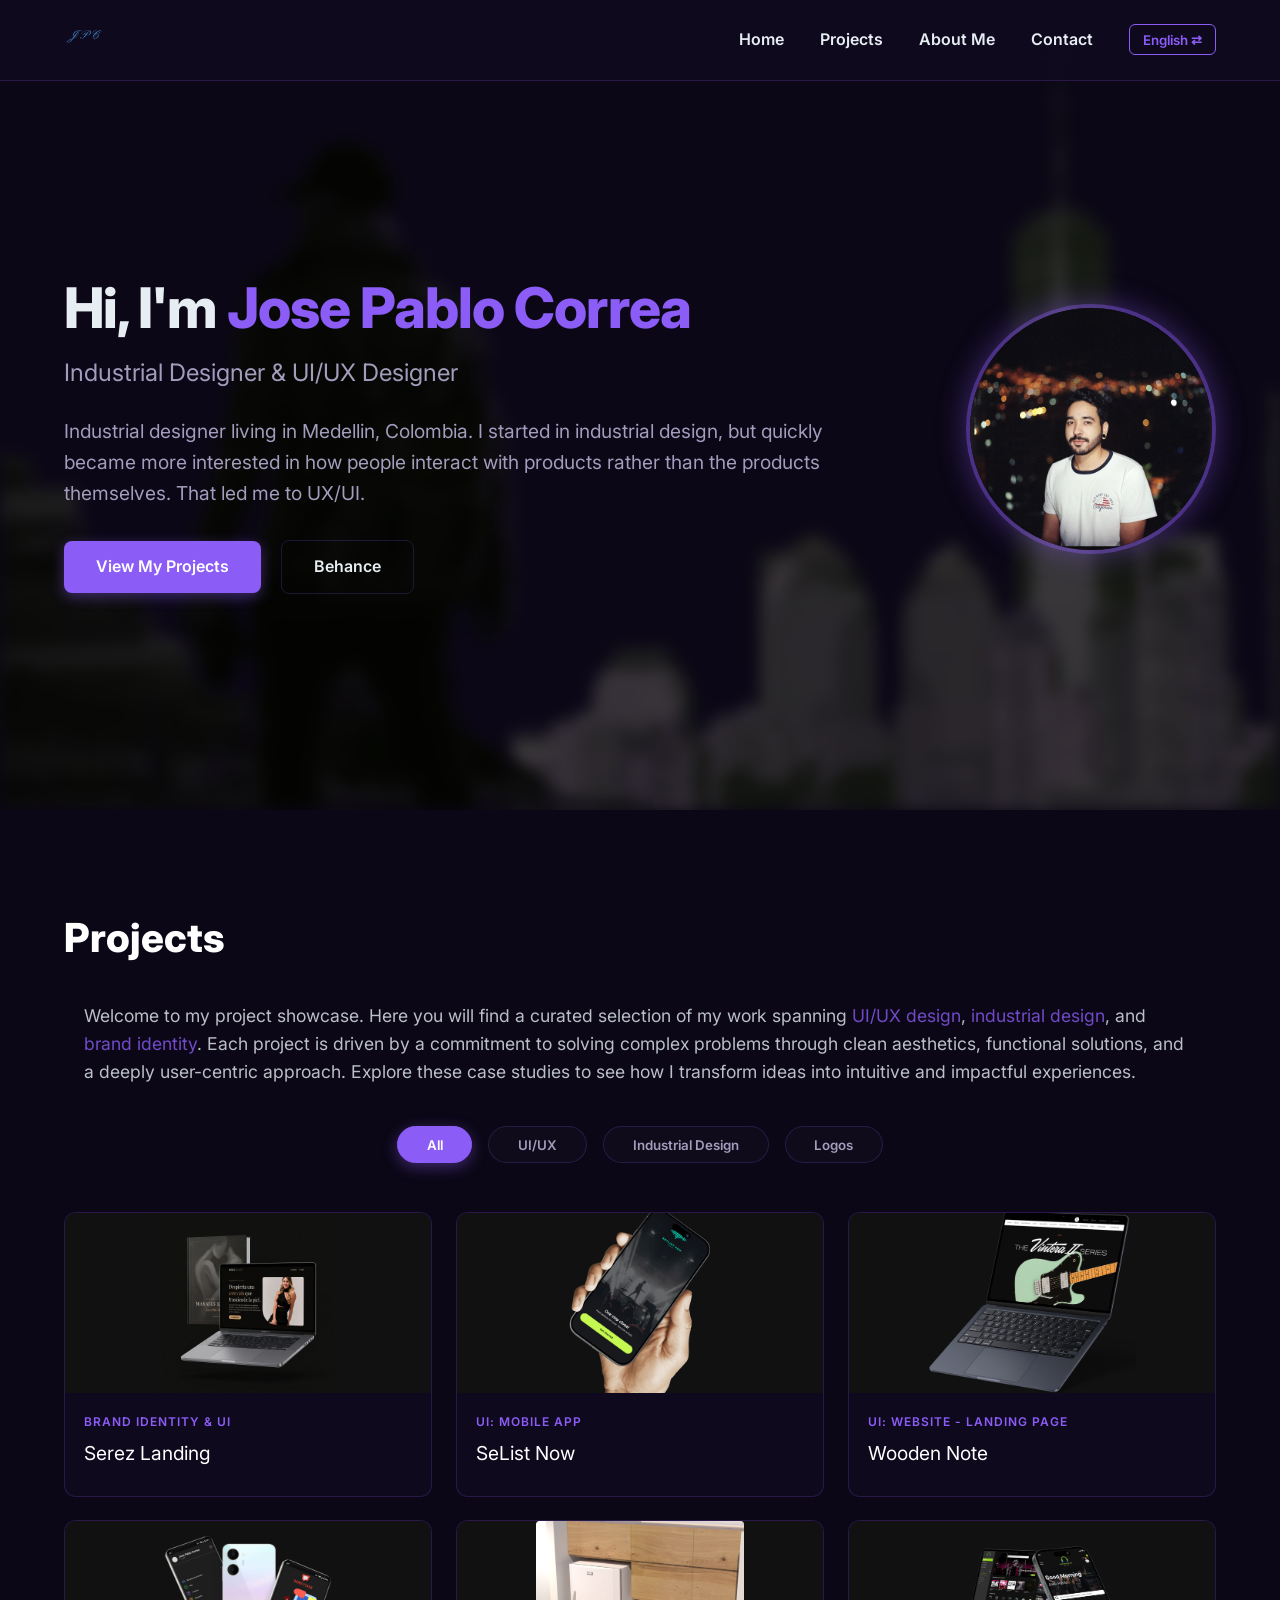
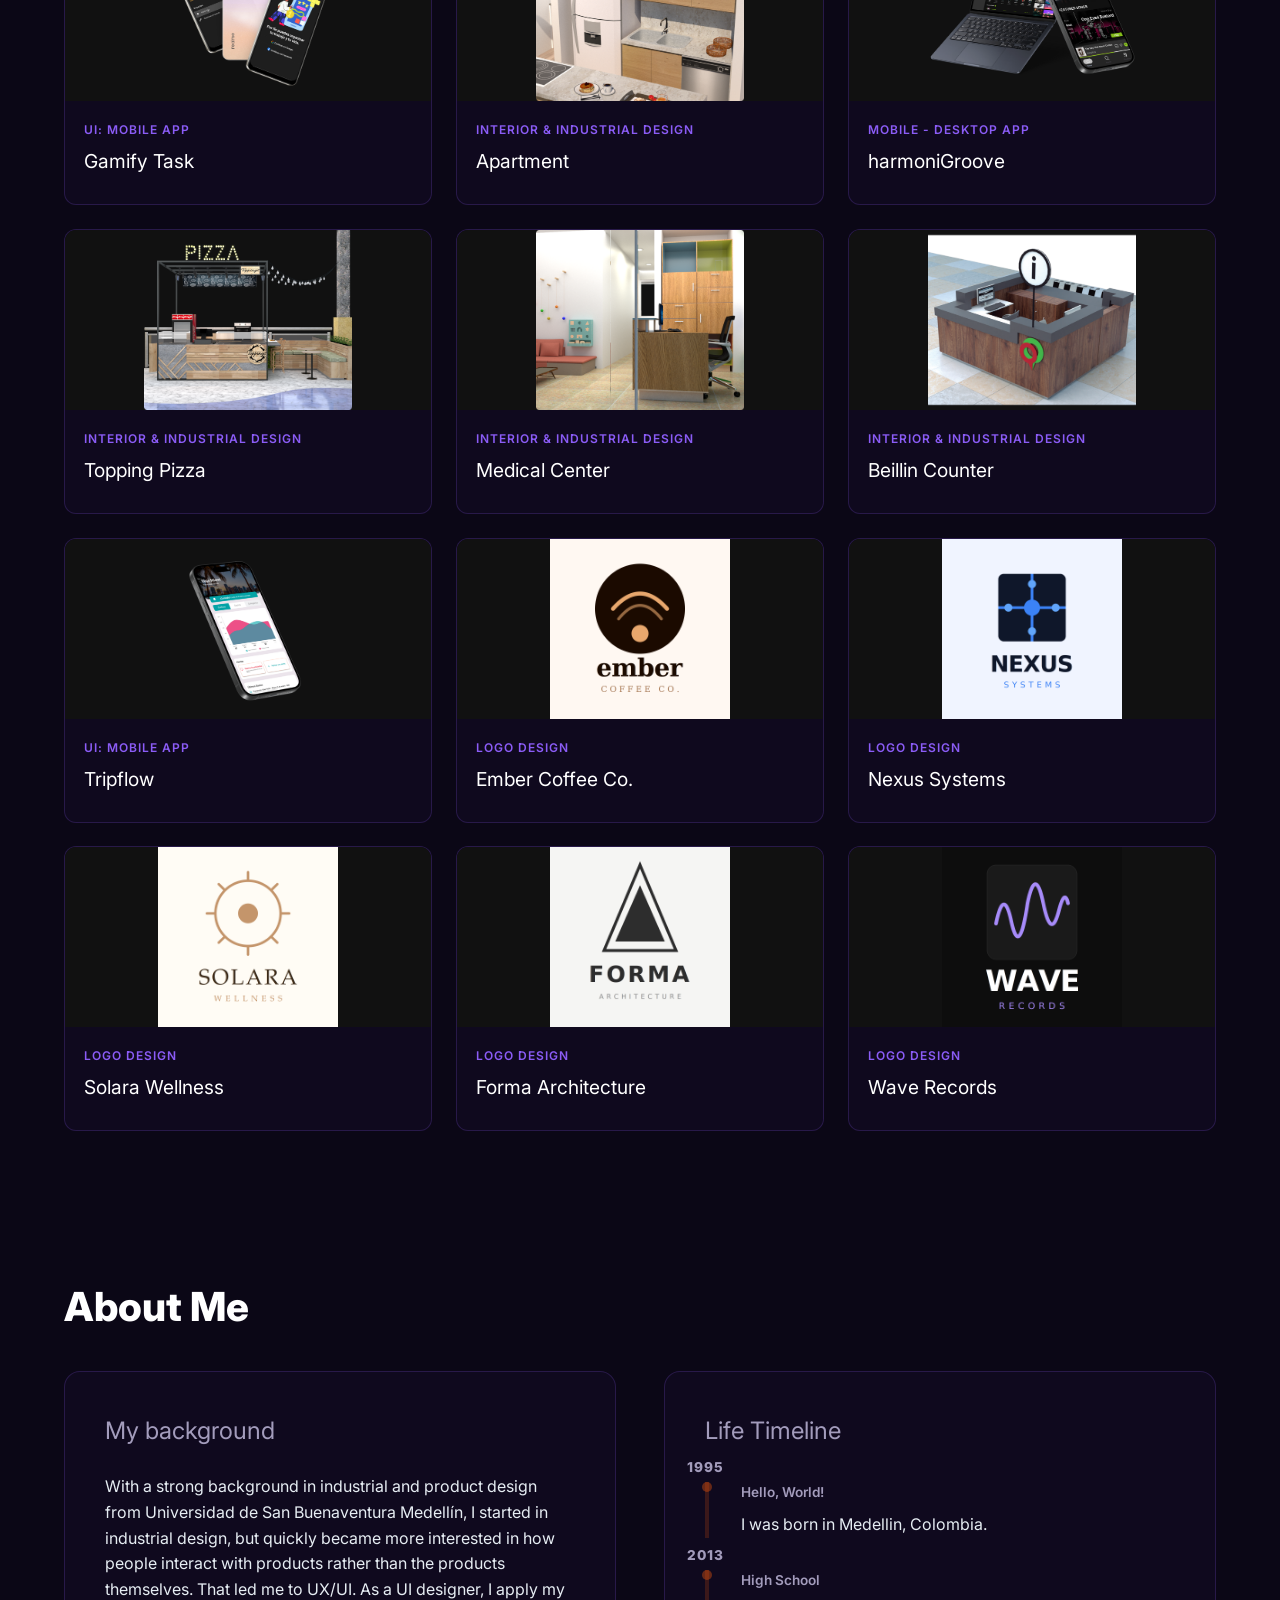
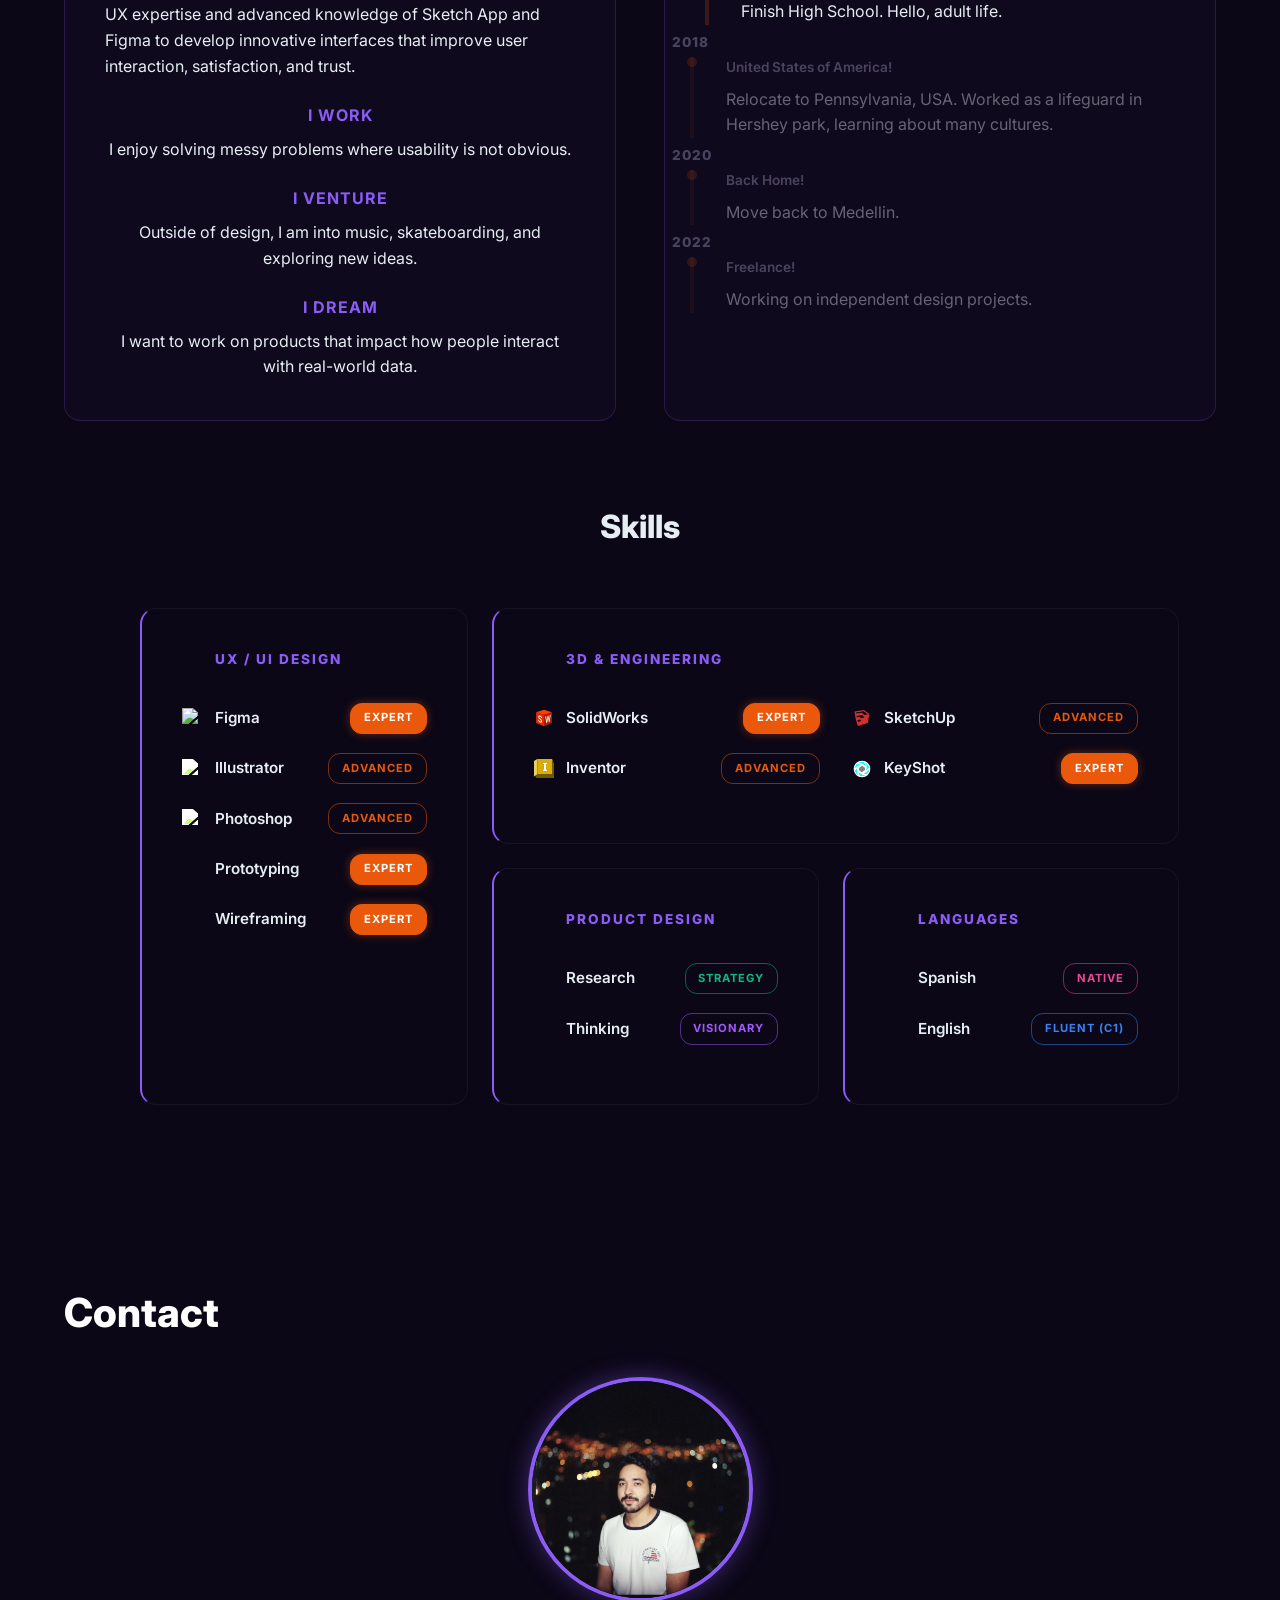
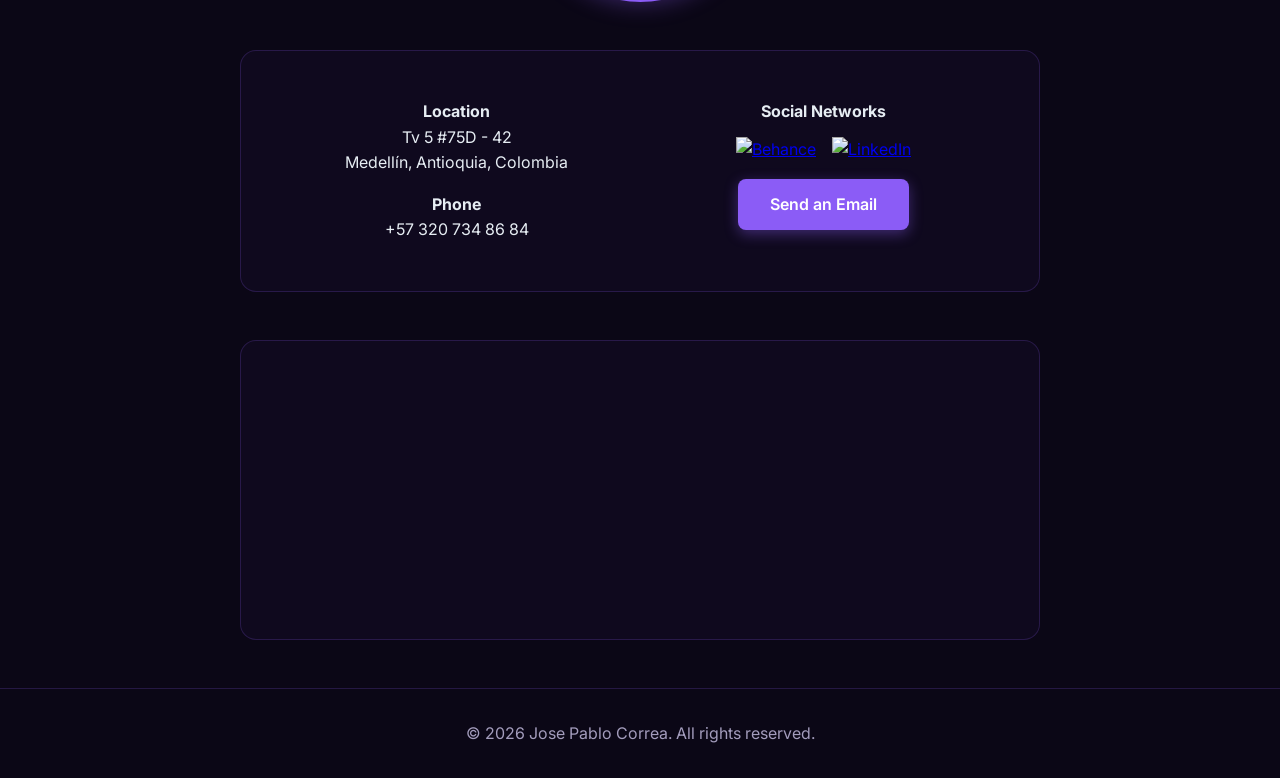
==== commit 1fae2a87: "Update map to original color interactive Google Maps" ====
--- a/index.html
+++ b/index.html
@@ -46,7 +46,7 @@
             <!-- HTML Content Container -->
             <div id="modal-html-content" class="modal-html-content hidden"></div>
             <!-- Large elongated Figma image -->
-            <img id="modal-img" class="modal-figma-img" src="" alt="Project Presentation">
+            <img id="modal-img" class="modal-figma-img" src="[data-uri]" alt="Project Presentation">
         </div>
     </div>
 
@@ -358,8 +358,15 @@
 
                 <!-- Map separate below -->
                 <div class="map-container reveal-on-scroll">
-                    <img src="assets/map.png" alt="Location Map"
-                        onerror="this.outerHTML='<span style=\'color:var(--text-secondary)\'>Map Image (Place in assets/map.png)</span>'">
+                    <iframe 
+                        src="https://www.google.com/maps/embed?pb=!1m18!1m12!1m3!1d3966.3312384777!2d-75.5684606240212!3d6.220005726615732!2m3!1f0!2f0!3f0!3m2!1i1024!2i768!4f13.1!3m3!1m2!1s0x8e442833075d5555%3A0x8f7d988888888888!2sTv.%205%20%2375d-42%2C%20Medell%C3%ADn%2C%20Belen%2C%20Medell%C3%ADn%2C%20Antioquia!5e0!3m2!1sen!2sco!4v1714180000000!5m2!1sen!2sco" 
+                        width="100%" 
+                        height="100%" 
+                        style="border:0;" 
+                        allowfullscreen="" 
+                        loading="lazy" 
+                        referrerpolicy="no-referrer-when-downgrade">
+                    </iframe>
                 </div>
             </div>
         </section>
--- a/style.css
+++ b/style.css
@@ -641,7 +641,12 @@
     align-items: center;
     justify-content: center;
 }
-.map-container img { width: 100%; height: 100%; object-fit: cover; }
+.map-container iframe { 
+    width: 100%; 
+    height: 100%; 
+    border: none;
+    display: block;
+}
 
 footer { text-align: center; padding: 2rem; border-top: 1px solid var(--glass-border); color: var(--text-secondary); }
 
